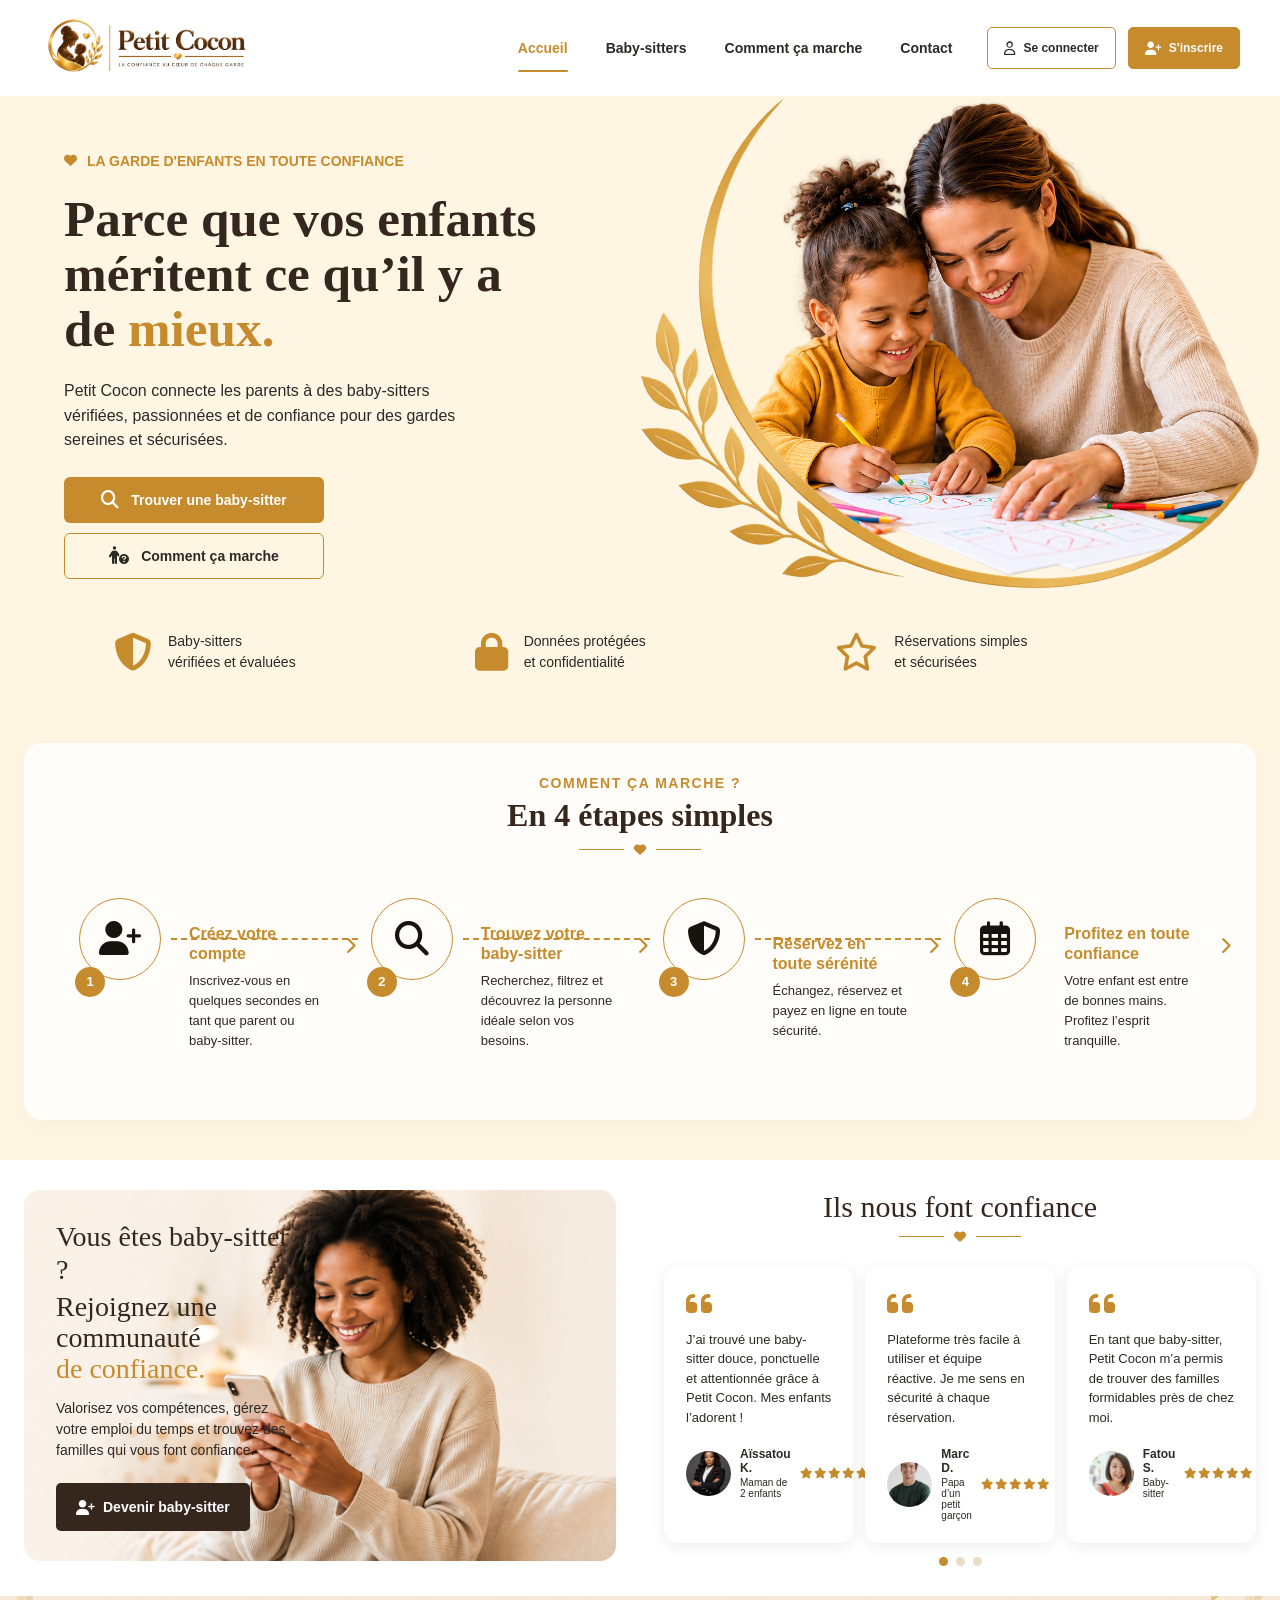
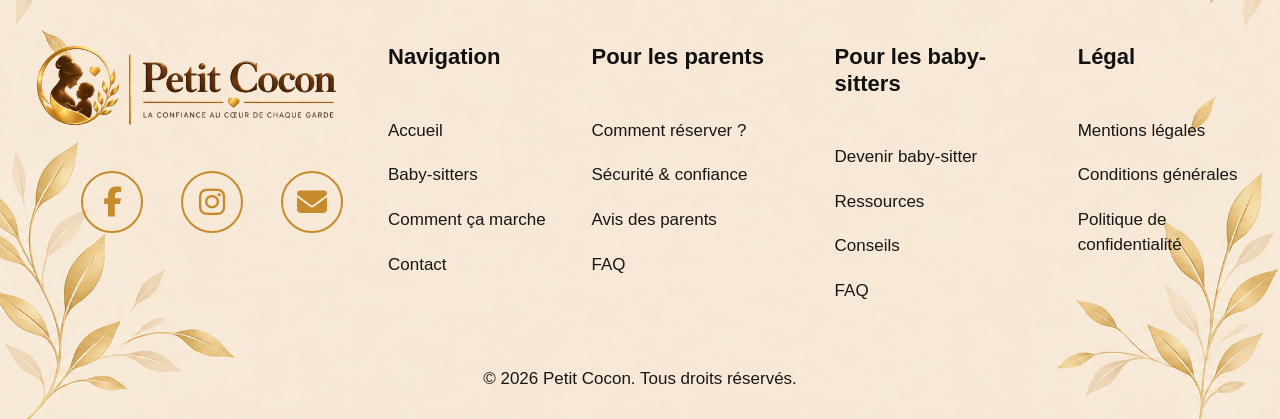
==== index.html @ bb072952 "Section babysitter fait correctement" ====
<!DOCTYPE html>
<html lang="fr">

<head>

    <!-- ==========================================
         INFORMATIONS DU DOCUMENT
    =========================================== -->

    <!-- Encodage des caractères -->
    <meta charset="UTF-8">

    <!-- Adaptation aux écrans mobiles -->
    <meta name="viewport" content="width=device-width, initial-scale=1.0">

    <!-- Titre SEO -->
    <title>Petit Cocon - La confiance au cœur de chaque garde</title>

    <!-- Description SEO -->
    <meta
        name="description"
        content="Petit Cocon met en relation les parents avec des baby-sitters vérifiées pour une garde d'enfants simple, sereine et en toute confiance."
    >

    <!-- Autorisation d'indexation -->
    <meta name="robots" content="index, follow">

    <!-- Favicon -->
    <link
        rel="icon"
        type="image/png"
        href="assets/images/favicon.png"
    >


    <!-- ==========================================
         FONT AWESOME
    =========================================== -->

    <link
        rel="stylesheet"
        href="https://cdnjs.cloudflare.com/ajax/libs/font-awesome/6.5.2/css/all.min.css"
    >


    <!-- ==========================================
         FEUILLES DE STYLE
    =========================================== -->

    <!-- Variables globales -->
    <link rel="stylesheet" href="css/variables.css">

    <!-- Styles globaux -->
    <link rel="stylesheet" href="css/global.css">

    <!-- Styles du Header -->
    <link rel="stylesheet" href="css/header.css">
    
    <!-- Styles du Hero -->
    <link rel="stylesheet" href="css/hero.css">

    <link rel="stylesheet" href="css/responsive.css">

    <link rel="stylesheet" href="css/how-it-works.css">

    <link rel="stylesheet" href="css/babysitter.css">

    <link rel="stylesheet" href="css/testimonials.css">

    <link rel="stylesheet" href="css/footer.css">

</head>


<body>

    <!-- ==========================================
         HEADER
    =========================================== -->

    <header class="site-header">

        <div class="container header-container">


            <!-- ======================================
                 LOGO
            ======================================= -->
            
            <a
                href="index.html"
                class="logo"
                aria-label="Petit Cocon - Accueil"
            >
            
                <picture>
            
                    <!-- Logo utilisé uniquement sur mobile -->
                    <source
                        media="(max-width: 800px)"
                        srcset="assets/images/logo-mobile.png"
                    >
            
                    <!-- Logo utilisé sur desktop et tablette -->
                    <img
                        src="assets/images/logo.png"
                        alt="Petit Cocon"
                    >
            
                </picture>
            
            </a>


            <!-- ======================================
                 NAVIGATION PRINCIPALE
            ======================================= -->

            <nav
                class="main-nav"
                id="main-menu"
                aria-label="Navigation principale"
            >

                <ul>

                    <li>
                        <a
                            href="index.html"
                            class="active"
                            aria-current="page"
                        >
                            Accueil
                        </a>
                    </li>

                    <li>
                        <a href="pages/baby-sitters.html">
                            Baby-sitters
                        </a>
                    </li>

                    <li>
                        <a href="pages/comment-ca-marche.html">
                            Comment ça marche
                        </a>
                    </li>

                    <li>
                        <a href="pages/contact.html">
                            Contact
                        </a>
                    </li>

                </ul>

            </nav>


            <!-- ======================================
                 ACTIONS DESKTOP
            ======================================= -->

            <div class="header-actions">

                <!-- Connexion -->
                <a
                    href="pages/connexion.html"
                    class="btn-login"
                >

                    <i
                        class="fa-regular fa-user"
                        aria-hidden="true"
                    ></i>

                    <span>Se connecter</span>

                </a>


                <!-- Inscription -->
                <a
                    href="pages/inscription.html"
                    class="btn-register"
                >

                    <i
                        class="fa-solid fa-user-plus"
                        aria-hidden="true"
                    ></i>

                    <span>S'inscrire</span>

                </a>

            </div>


            <!-- ======================================
                 BOUTON MENU MOBILE
            ======================================= -->

            <button
                type="button"
                class="menu-toggle"
                id="menu-toggle"
                aria-label="Ouvrir le menu"
                aria-controls="main-menu"
                aria-expanded="false"
            >

                <!-- Icône Font Awesome -->
                <i
                    class="fa-solid fa-bars"
                    aria-hidden="true"
                ></i>

            </button>

        </div>

    </header>

    <!-- ==========================================
         CONTENU PRINCIPAL
         Les sections seront ajoutées progressivement.
    =========================================== -->

    <main>
    
        <!-- ==========================================
             HERO
        =========================================== -->
    
        <section class="hero" aria-labelledby="hero-title">
    
            <div class="hero-container">
    
                <div class="hero-visual" aria-hidden="true">
                    <img
                        src="assets/images/hero/hero-main.png"
                        alt=""
                    >
                </div>
    
                <div class="hero-content">
    
                    <p class="hero-eyebrow">
                        <i class="fa-solid fa-heart" aria-hidden="true"></i>
                        <span>La garde d'enfants en toute confiance</span>
                    </p>
    
                    <h1 id="hero-title">
                        Parce que vos enfants
                        <br>
                        méritent ce qu’il y a
                        <br>
                        de <span>mieux.</span>
                    </h1>
    
                    <p class="hero-description">
                        Petit Cocon connecte les parents à des
                        baby-sitters vérifiées, passionnées et
                        de confiance pour des gardes sereines
                        et sécurisées.
                    </p>
    
                    <div class="hero-actions">
    
                        <a
                            href="pages/baby-sitters.html"
                            class="hero-btn hero-btn-primary"
                        >
                            <i class="fa-solid fa-magnifying-glass" aria-hidden="true"></i>
                            <span>Trouver une baby-sitter</span>
                        </a>
    
                        <a
                            href="pages/comment-ca-marche.html"
                            class="hero-btn hero-btn-secondary"
                        >
                            <i class="fa-solid fa-person-circle-question" aria-hidden="true"></i>
                            <span>Comment ça marche</span>
                        </a>
    
                    </div>
    
                </div>
    
            </div>
    
    
            <!-- ======================================
                 GARANTIES
            ======================================= -->
    
            <div class="hero-trust">
    
                <div class="hero-trust-item">
                    <i class="fa-solid fa-shield-halved" aria-hidden="true"></i>
                    <span>
                        Baby-sitters<br>
                        vérifiées et évaluées
                    </span>
                </div>
    
                <div class="hero-trust-item">
                    <i class="fa-solid fa-lock" aria-hidden="true"></i>
                    <span>
                        Données protégées<br>
                        et confidentialité
                    </span>
                </div>
    
                <div class="hero-trust-item">
                    <i class="fa-regular fa-star" aria-hidden="true"></i>
                    <span>
                        Réservations simples<br>
                        et sécurisées
                    </span>
                </div>
    
            </div>
    
    
            <!-- ==========================================
                 COMMENT ÇA MARCHE
            =========================================== -->
    
            <section
                class="how-it-works"
                aria-labelledby="how-it-works-title"
            >
    
                <div class="how-it-works-container">
    
                    <div class="section-heading">
    
                        <p class="section-eyebrow">
                            Comment ça marche ?
                        </p>
    
                        <h2 id="how-it-works-title">
                            En 4 étapes simples
                        </h2>
    
                        <div class="heading-decoration" aria-hidden="true">
                            <span></span>
                            <i class="fa-solid fa-heart"></i>
                            <span></span>
                        </div>
    
                    </div>
    
    
                    <div class="steps">
    
                        <!-- ÉTAPE 1 -->
                        <article class="step">
    
                            <div class="step-icon">
                                <i class="fa-solid fa-user-plus" aria-hidden="true"></i>
                            </div>
    
                            <div class="step-number">1</div>
    
                            <div class="step-content">
                                <h3>Créez votre compte</h3>
    
                                <p>
                                    Inscrivez-vous en quelques secondes
                                    en tant que parent ou baby-sitter.
                                </p>
                            </div>
    
                            <span class="step-arrow" aria-hidden="true">
                                <i class="fa-solid fa-chevron-right"></i>
                            </span>
    
                        </article>
    
    
                        <!-- ÉTAPE 2 -->
                        <article class="step">
    
                            <div class="step-icon">
                                <i class="fa-solid fa-magnifying-glass" aria-hidden="true"></i>
                            </div>
    
                            <div class="step-number">2</div>
    
                            <div class="step-content">
                                <h3>Trouvez votre baby-sitter</h3>
    
                                <p>
                                    Recherchez, filtrez et découvrez la
                                    personne idéale selon vos besoins.
                                </p>
                            </div>
    
                            <span class="step-arrow" aria-hidden="true">
                                <i class="fa-solid fa-chevron-right"></i>
                            </span>
    
                        </article>
    
    
                        <!-- ÉTAPE 3 -->
                        <article class="step">
    
                            <div class="step-icon">
                                <i class="fa-solid fa-shield-halved" aria-hidden="true"></i>
                            </div>
    
                            <div class="step-number">3</div>
    
                            <div class="step-content">
                                <h3>Réservez en toute sérénité</h3>
    
                                <p>
                                    Échangez, réservez et payez en ligne
                                    en toute sécurité.
                                </p>
                            </div>
    
                            <span class="step-arrow" aria-hidden="true">
                                <i class="fa-solid fa-chevron-right"></i>
                            </span>
    
                        </article>
    
    
                        <!-- ÉTAPE 4 -->
                        <article class="step">
    
                            <div class="step-icon">
                                <i class="fa-regular fa-calendar-days" aria-hidden="true"></i>
                            </div>
    
                            <div class="step-number">4</div>
    
                            <div class="step-content">
                                <h3>Profitez en toute confiance</h3>
    
                                <p>
                                    Votre enfant est entre de bonnes mains.
                                    Profitez l’esprit tranquille.
                                </p>
                            </div>
    
                            <span class="step-arrow" aria-hidden="true">
                                <i class="fa-solid fa-chevron-right"></i>
                            </span>
    
                        </article>
    
                    </div>
    
                </div>
    
            </section>
    
        </section>
       <div class="home-bottom">
        <!-- ==========================================
             ESPACE BABY-SITTER
        ========================================== -->
        
        <section
            class="babysitter-section"
            aria-labelledby="babysitter-title"
        >
        
            <div class="babysitter-container">
        
                <div class="babysitter-content">
        
                    <p class="babysitter-title">
                        Vous êtes baby-sitter ?
                    </p>
        
                    <h2 id="babysitter-title">
                        Rejoignez une communauté
                        <span>de confiance.</span>
                    </h2>
        
                    <p class="babysitter-description">
                        Valorisez vos compétences, gérez votre emploi
                        du temps et trouvez des familles qui vous
                        font confiance.
                    </p>
        
                    <a
                        href="pages/inscription.html"
                        class="babysitter-btn"
                    >
                        <i class="fa-solid fa-user-plus" aria-hidden="true"></i>
                        <span>Devenir baby-sitter</span>
                    </a>
        
                </div>
        
        
                <!-- <div class="babysitter-visual" aria-hidden="true">
        
                    <img
                        src="assets/images/baby-sitters/babysitter-home.png"
                        alt=""
                    >
        
                </div> -->
        
            </div>
        
        </section>

        <!-- ==========================================
             TÉMOIGNAGES
        ========================================== -->
        
        <section
            class="testimonials-section"
            aria-labelledby="testimonials-title"
        >
        
            <div class="testimonials-container">
        
                <div class="testimonials-heading">
        
                    <h2 id="testimonials-title">
                        Ils nous font confiance
                    </h2>
        
                    <div class="heading-decoration" aria-hidden="true">
                        <span></span>
                        <i class="fa-solid fa-heart"></i>
                        <span></span>
                    </div>
        
                </div>
        
        
                <div class="testimonials-slider">
        
                    <button
                        type="button"
                        class="testimonial-arrow testimonial-prev"
                        aria-label="Témoignage précédent"
                    >
                        <i class="fa-solid fa-chevron-left" aria-hidden="true"></i>
                    </button>
        
        
                    <div class="testimonials-track">
        
        
                        <!-- Témoignage 1 -->
                        <article class="testimonial-card">
        
                            <div class="testimonial-quote" aria-hidden="true">
                                <i class="fa-solid fa-quote-left"></i>
                            </div>
        
                            <p class="testimonial-text">
                                J’ai trouvé une baby-sitter douce,
                                ponctuelle et attentionnée grâce à
                                Petit Cocon. Mes enfants l’adorent !
                            </p>
        
                            <div class="testimonial-footer">
        
                                <img
                                    src="assets/images/testimonials/aissatou.png"
                                    alt="Photo de Aïssatou K."
                                >
        
                                <div class="testimonial-author">
                                    <strong>Aïssatou K.</strong>
                                    <span>Maman de 2 enfants</span>
                                </div>
        
                                <div class="testimonial-stars" aria-label="5 étoiles">
                                    <i class="fa-solid fa-star"></i>
                                    <i class="fa-solid fa-star"></i>
                                    <i class="fa-solid fa-star"></i>
                                    <i class="fa-solid fa-star"></i>
                                    <i class="fa-solid fa-star"></i>
                                </div>
        
                            </div>
        
                        </article>
        
        
                        <!-- Témoignage 2 -->
                        <article class="testimonial-card">
        
                            <div class="testimonial-quote" aria-hidden="true">
                                <i class="fa-solid fa-quote-left"></i>
                            </div>
        
                            <p class="testimonial-text">
                                Plateforme très facile à utiliser et
                                équipe réactive. Je me sens en sécurité
                                à chaque réservation.
                            </p>
        
                            <div class="testimonial-footer">
        
                                <img
                                    src="assets/images/testimonials/marc.png"
                                    alt="Photo de Marc D."
                                >
        
                                <div class="testimonial-author">
                                    <strong>Marc D.</strong>
                                    <span>Papa d’un petit garçon</span>
                                </div>
        
                                <div class="testimonial-stars" aria-label="5 étoiles">
                                    <i class="fa-solid fa-star"></i>
                                    <i class="fa-solid fa-star"></i>
                                    <i class="fa-solid fa-star"></i>
                                    <i class="fa-solid fa-star"></i>
                                    <i class="fa-solid fa-star"></i>
                                </div>
        
                            </div>
        
                        </article>
        
        
                        <!-- Témoignage 3 -->
                        <article class="testimonial-card">
        
                            <div class="testimonial-quote" aria-hidden="true">
                                <i class="fa-solid fa-quote-left"></i>
                            </div>
        
                            <p class="testimonial-text">
                                En tant que baby-sitter, Petit Cocon
                                m’a permis de trouver des familles
                                formidables près de chez moi.
                            </p>
        
                            <div class="testimonial-footer">
        
                                <img
                                    src="assets/images/testimonials/fatou.png"
                                    alt="Photo de Fatou S."
                                >
        
                                <div class="testimonial-author">
                                    <strong>Fatou S.</strong>
                                    <span>Baby-sitter</span>
                                </div>
        
                                <div class="testimonial-stars" aria-label="5 étoiles">
                                    <i class="fa-solid fa-star"></i>
                                    <i class="fa-solid fa-star"></i>
                                    <i class="fa-solid fa-star"></i>
                                    <i class="fa-solid fa-star"></i>
                                    <i class="fa-solid fa-star"></i>
                                </div>
        
                            </div>
        
                        </article>
        
                    </div>
        
        
                    <button
                        type="button"
                        class="testimonial-arrow testimonial-next"
                        aria-label="Témoignage suivant"
                    >
                        <i class="fa-solid fa-chevron-right" aria-hidden="true"></i>
                    </button>
        
                </div>
        
        
                <div class="testimonial-dots" aria-hidden="true">
                    <button class="active"></button>
                    <button></button>
                    <button></button>
                </div>
        
            </div>
        
        </section>
    </div>
    </main>


    <!-- ==========================================
         FOOTER
         Sera réalisé plus tard.
    =========================================== -->

    <footer class="site-footer">
    <div class="footer-container">

        <!-- Logo complet -->
        <div class="footer-brand">
            <img
                src="assets/images/logo.png"
                alt="Petit Cocon"
                class="footer-logo"
            >

            <div class="footer-socials">
                <a href="#" aria-label="Facebook">
                    <i class="fa-brands fa-facebook-f"></i>
                </a>

                <a href="#" aria-label="Instagram">
                    <i class="fa-brands fa-instagram"></i>
                </a>

                <a href="mailto:contact@petitcocon.fr" aria-label="Nous contacter par email">
                    <i class="fa-solid fa-envelope"></i>
                </a>
            </div>
        </div>

        <!-- Navigation -->
        <div class="footer-column">
            <h2>Navigation</h2>

            <ul>
                <li><a href="index.html">Accueil</a></li>
                <li><a href="pages/baby-sitters.html">Baby-sitters</a></li>
                <li><a href="#how-it-works">Comment ça marche</a></li>
                <li><a href="pages/contact.html">Contact</a></li>
            </ul>
        </div>

        <!-- Parents -->
        <div class="footer-column">
            <h2>Pour les parents</h2>

            <ul>
                <li><a href="#">Comment réserver ?</a></li>
                <li><a href="#">Sécurité & confiance</a></li>
                <li><a href="#">Avis des parents</a></li>
                <li><a href="#">FAQ</a></li>
            </ul>
        </div>

        <!-- Baby-sitters -->
        <div class="footer-column">
            <h2>Pour les baby-sitters</h2>

            <ul>
                <li><a href="pages/inscription.html">Devenir baby-sitter</a></li>
                <li><a href="#">Ressources</a></li>
                <li><a href="#">Conseils</a></li>
                <li><a href="#">FAQ</a></li>
            </ul>
        </div>

        <!-- Légal -->
        <div class="footer-column">
            <h2>Légal</h2>

            <ul>
                <li><a href="#">Mentions légales</a></li>
                <li><a href="#">Conditions générales</a></li>
                <li><a href="#">Politique de confidentialité</a></li>
            </ul>
        </div>

    </div>

    <div class="footer-bottom">
        <p>© 2026 Petit Cocon. Tous droits réservés.</p>
    </div>
</footer>


    <!-- ==========================================
         JAVASCRIPT
    =========================================== -->

    <!-- JS global -->
    <script src="js/main.js" defer></script>

    <!-- JS spécifique au Header -->
    <script src="js/header.js" defer></script>

    <script src="js/testimonials.js" defer></script>

</body>

</html>
---- css/variables.css ----
/* ==========================================
   VARIABLES GLOBALES
========================================== */

:root {

    /* ------------------------------------------
       Couleurs
    ------------------------------------------ */

    --primary: #c68b2c;
    --primary-dark: #a9701b;

    --text: #2c2926;
    --text-light: #6f6962;

    --white: #ffffff;


    /* ------------------------------------------
       Conteneur
    ------------------------------------------ */

    --container-width: 1240px;

    --container-padding: 24px;


    /* ------------------------------------------
       Transitions
    ------------------------------------------ */

    --transition: 0.25s ease;

}
---- css/global.css ----
/* ==========================================
   RESET
========================================== */

*,
*::before,
*::after {
    box-sizing: border-box;
}


/* ==========================================
   DOCUMENT
========================================== */

html {
    scroll-behavior: smooth;
}

body {
    margin: 0;

    background-color: var(--white);

    color: var(--text);

    /*
     * Police de base.
     * Nous pourrons remplacer cette valeur par
     * la police exacte de tes assets si elle existe.
     */
    font-family: Arial, Helvetica, sans-serif;

    -webkit-font-smoothing: antialiased;
    text-rendering: optimizeLegibility;
}


/* ==========================================
   IMAGES
========================================== */

img {
    display: block;
    max-width: 100%;
}


/* ==========================================
   LIENS
========================================== */

a {
    color: inherit;
}


/* ==========================================
   BOUTONS / FORMULAIRES
========================================== */

button,
input,
textarea,
select {
    font: inherit;
}


/* ==========================================
   CONTENEUR
========================================== */

.container {
    width: min(
        calc(100% - (var(--container-padding) * 2)),
        var(--container-width)
    );

    margin-inline: auto;
}
---- css/header.css ----
/* ==========================================
   HEADER — STRUCTURE DESKTOP
========================================== */

.site-header {
    position: relative;

    width: 100%;

    background-color: var(--white);
    /* background-color: #FEF6E3; */ /* : couleur crème à garder et utiliser*/ 
    position: sticky;
    top: 0;
    z-index: 1000; 
}


/* ==========================================
   CONTENEUR DU HEADER
========================================== */

.header-container {
    min-height: 96px;

    display: flex;
    align-items: center;

    gap: 35px;
}


/* ==========================================
   LOGO
========================================== */

/*
 * Le logo est une image complète.
 *
 * Pour modifier facilement sa taille :
 *
 * width: 155px;
 *
 * Tu peux tester :
 * 145px
 * 150px
 * 155px
 * 160px
 * etc.
 */

.logo {
    display: block;

    flex-shrink: 0;

    text-decoration: none;
}

/* ==========================================
   LOGO — DESKTOP / TABLETTE
========================================== */

.logo img {
    width: 210px;
    height: auto;
}

/* ==========================================
   LOGO — MOBILE
========================================== */

@media (max-width: 800px) {

    .logo img {
        width: 260px !important;
        height: auto;
    }

}

/* ==========================================
   NAVIGATION
========================================== */

.main-nav {
    margin-left: auto;
}

.main-nav ul {
    display: flex;
    align-items: center;

    gap: 38px;

    margin: 0;
    padding: 0;

    list-style: none;
}


/* Liens de navigation */

.main-nav a {
    position: relative;

    display: inline-flex;
    align-items: center;

    min-height: 96px;

    color: var(--text);

    /*
     * Épaisseur légèrement renforcée pour
     * mieux correspondre à la maquette.
     */
    font-size: 14px;
    font-weight: 600;

    text-decoration: none;

    transition: color var(--transition);
}


/* Survol */

.main-nav a:hover {
    color: var(--primary);
}


/* Page active */

.main-nav a.active {
    color: var(--primary);
}


/* Soulignement de la page active */

.main-nav a.active::after {
    content: "";

    position: absolute;

    left: 0;
    right: 0;

    bottom: 24px;

    height: 2px;

    border-radius: 999px;

    background-color: var(--primary);
}


/* ==========================================
   BOUTONS HEADER
========================================== */

.header-actions {
    display: flex;
    align-items: center;

    gap: 12px;

    flex-shrink: 0;
}


/* Style commun */

.btn-login,
.btn-register {
    min-height: 42px;

    display: inline-flex;
    align-items: center;
    justify-content: center;

    gap: 8px;

    padding: 0 16px;

    border-radius: 5px;

    font-size: 12px;
    font-weight: 600;

    text-decoration: none;

    white-space: nowrap;

    transition:
        background-color var(--transition),
        color var(--transition),
        border-color var(--transition);
}


/* ------------------------------------------
   Bouton connexion
------------------------------------------ */

.btn-login {
    border: 1px solid var(--primary);

    background-color: var(--white);

    color: var(--text);
}

.btn-login:hover {
    background-color: #faf6ef;
}


/* ------------------------------------------
   Bouton inscription
------------------------------------------ */

.btn-register {
    border: 1px solid var(--primary);

    background-color: var(--primary);

    color: var(--white);
}

.btn-register:hover {
    background-color: var(--primary-dark);

    border-color: var(--primary-dark);
}


/* ------------------------------------------
   Icônes Font Awesome
------------------------------------------ */

.btn-login i,
.btn-register i {
    font-size: 13px;
}


/* ==========================================
   BOUTON HAMBURGER
========================================== */

/*
 * Caché sur desktop et tablette.
 * Visible uniquement sur mobile.
 */

.menu-toggle {
    display: none;

    width: 42px;
    height: 42px;

    align-items: center;
    justify-content: center;

    margin-left: auto;

    padding: 0;

    border: 0;

    background: transparent;

    color: var(--text);

    cursor: pointer;
}


/* Icône Font Awesome */

.menu-toggle i {
    font-size: 22px;
}

/* ==========================================
   DESKTOP
========================================== */
@media (min-width: 1024px) {
    .header-container {
        width: calc(100% - 80px);
    }
}

/* ==========================================
   TABLETTE
========================================== */

/*
 * On conserve ici le comportement desktop :
 * la navigation reste visible.
 *
 * Cela correspond au rendu tablette que tu
 * m'as indiqué comme étant satisfaisant.
 */

@media (max-width: 1050px) {

    .header-container {
        gap: 15px;
    }

    .main-nav ul {
        gap: 22px;
    }

    .main-nav a {
        font-size: 13px;
    }

    .btn-login,
    .btn-register {
        padding-inline: 12px;
    }

}


/* ==========================================
   MOBILE
========================================== */

@media (max-width: 800px) {

    /* ------------------------------------------
       Header mobile
    ------------------------------------------ */

    .header-container {
        min-height: 76px;
    }


    /* ------------------------------------------
       Logo mobile
    ------------------------------------------ */

    .logo img {
        width: 125px;
    }


    /* ------------------------------------------
       Actions desktop masquées
    ------------------------------------------ */

    .header-actions {
        display: none;
    }


    /* ------------------------------------------
       Navigation fermée
    ------------------------------------------ */

    .main-nav {
        display: none;
    }


    /* ------------------------------------------
       Navigation ouverte
    ------------------------------------------ */

    .main-nav.is-open {
        position: absolute;

        top: 100%;
        left: 0;
        right: 0;

        display: block;

        padding: 18px var(--container-padding) 22px;

        background-color: var(--white);

        border-top: 1px solid rgba(0, 0, 0, 0.05);

        box-shadow: 0 10px 25px rgba(0, 0, 0, 0.07);

        z-index: 1000;
    }


    /* Liste mobile */

    .main-nav.is-open ul {
        flex-direction: column;
        align-items: stretch;

        gap: 0;
    }


    /* Liens mobiles */

    .main-nav.is-open a {
        min-height: 50px;

        justify-content: flex-start;

        font-size: 14px;
    }


    /* Suppression du soulignement desktop */

    .main-nav.is-open a.active::after {
        display: none;
    }


    /* ------------------------------------------
       Hamburger
    ------------------------------------------ */

    .menu-toggle {
        display: flex;
    }

}


/* ==========================================
   PETITS ÉCRANS
========================================== */

@media (max-width: 480px) {

    :root {
        --container-padding: 18px;
    }


    /* Logo légèrement réduit */

    .logo img {
        width: 115px;
    }

}
---- css/hero.css ----
/* =========================================================
   HERO — Background uniquement
   ========================================================= */

/* .hero {
    width: 100%;
    height: 980px; */

    /*
     * L'image contient déjà toute la composition du Hero.
     * On conserve donc ses proportions.
     */
    /* aspect-ratio: 1678 / 937;

    background-image: url("../assets/images/hero/hero-main.png");
    background-repeat: no-repeat;
    background-position: center top;
    background-size: 100% auto;
} */


/* =========================================================
   TABLETTE
   ========================================================= */

/* @media (max-width: 1050px) {

    .hero {
        background-size: 100% auto;
    }
} */


/* =========================================================
   MOBILE
   ========================================================= */

/* @media (max-width: 800px) {

    .hero { */
        /*
         * Pour le moment, on conserve toute l'image
         * afin d'observer son comportement réel.
         */
        /* background-size: auto 100%;
        background-position: right top;
        height: 270px;
    }
} */

/* =========================================================
   HERO — Background uniquement qui est bon en haut
   ========================================================= */


/* ==========================================
   HERO
========================================== */

/* .hero {
    width: 100%;

    aspect-ratio: 1678 / 937;

    background-image: url("../assets/images/hero/hero-main.png");
    background-repeat: no-repeat;
    background-position: center top;
    background-size: 100% auto;
} */


/* ==========================================
   TABLETTE
========================================== */

/* @media (max-width: 1050px) {

    .hero {
        background-size: 100% auto;
        background-position: center top;
    }
} */


/* ==========================================
   MOBILE
========================================== */

/* @media (max-width: 800px) {

    .hero { */
        /*
         * La maquette mobile montre une composition
         * plus verticale et légèrement recadrée.
         */
        /* aspect-ratio: 836 / 520;

        background-size: auto 100%;
        background-position: right top;
    }
} */


/* ==========================================
   PETITS MOBILES
========================================== */

/* @media (max-width: 480px) {

    .hero {
        aspect-ratio: 836 / 520;

        background-size: auto 100%;
        background-position: right top;
    }
} */


/* ==========================================
   HERO
========================================== */

.hero {
    position: relative;

    width: 100%;

    background-color: #FEF6E3;
}


/* ==========================================
   CONTENEUR PRINCIPAL
========================================== */

.hero-container {
    position: relative;

    min-height: 520px;

    display: flex;
    align-items: center;

    overflow: hidden;
}


/* ==========================================
   CONTENU
========================================== */

.hero-content {
    position: relative;
    z-index: 2;

    width: 48%;

    padding: 55px 0 35px 5%;
}


/* ==========================================
   PETIT TITRE
========================================== */

.hero-eyebrow {
    display: flex;
    align-items: center;

    gap: 10px;

    margin: 0 0 22px;

    color: var(--primary);

    font-size: 14px;
    font-weight: 600;

    text-transform: uppercase;
}

.hero-eyebrow i {
    font-size: 13px;
}


/* ==========================================
   TITRE PRINCIPAL
========================================== */

.hero h1 {
    margin: 0 0 22px;

    color: #35271d;

    font-family: Georgia, "Times New Roman", serif;

    font-size: clamp(34px, 4vw, 52px);
    line-height: 1.08;
    font-weight: 700;
}

.hero h1 span {
    color: var(--primary);
}


/* ==========================================
   DESCRIPTION
========================================== */

.hero-description {
    max-width: 430px;

    margin: 0 0 24px;

    color: var(--text);

    font-size: 16px;
    line-height: 1.55;
}


/* ==========================================
   BOUTONS
========================================== */

.hero-actions {
    display: flex;
    flex-direction: column;

    gap: 10px;

    max-width: 260px;
}

.hero-btn {
    min-height: 46px;

    display: flex;
    align-items: center;
    justify-content: center;

    gap: 12px;

    padding: 0 18px;

    border-radius: 6px;

    font-size: 14px;
    font-weight: 600;

    text-decoration: none;
}

.hero-btn i {
    font-size: 18px;
}

.hero-btn-primary {
    background-color: var(--primary);
    color: var(--white);
}

.hero-btn-secondary {
    border: 1px solid var(--primary);

    background-color: transparent;
    color: var(--text);
}


/* ==========================================
   VISUEL
========================================== */

.hero-visual {
    position: absolute;

    top: 0;
    right: 0;

    width: 55%;
    height: 100%;

    z-index: 1;
}

.hero-visual img {
    width: 100%;
    height: 100%;

    object-fit: cover;
    object-position: center;
}


/* ==========================================
   GARANTIES
========================================== */

.hero-trust {
    position: relative;
    z-index: 3;

    max-width: 1100px;

    margin: -5px auto 0;

    padding: 20px 24px 30px;

    display: grid;
    grid-template-columns: repeat(3, 1fr);

    gap: 30px;
}

.hero-trust-item {
    display: flex;
    align-items: center;

    gap: 16px;
}

.hero-trust-item i {
    flex-shrink: 0;

    color: var(--primary);

    font-size: 38px;
}

.hero-trust-item span {
    color: var(--text);

    font-size: 14px;
    line-height: 1.5;
}


/* ==========================================
   MOBILE
========================================== */

@media (max-width: 800px) {

    .hero-container {
        min-height: auto;

        display: block;
    }

    .hero-content {
        width: 58%;

        padding: 32px 0 25px 18px;
    }

    .hero-eyebrow {
        gap: 7px;

        margin-bottom: 14px;

        font-size: 9px;
    }

    .hero-eyebrow i {
        font-size: 10px;
    }

    .hero h1 {
        margin-bottom: 16px;

        font-size: 30px;
        line-height: 1.08;
    }

    .hero-description {
        max-width: 245px;

        margin-bottom: 18px;

        font-size: 12px;
        line-height: 1.5;
    }

    .hero-actions {
        max-width: 258px;

        gap: 8px;
    }

    .hero-btn {
        min-height: 44px;

        padding: 0 12px;

        font-size: 12px;
    }

    .hero-btn i {
        font-size: 16px;
    }

    .hero-visual {
        width: 55%;
        height: 100%;

        right: -2%;
    }

    .hero-visual img {
        object-fit: cover;
    }

    .hero-trust {
        margin: 0;

        padding: 18px 18px 28px;

        grid-template-columns: repeat(3, 1fr);

        gap: 10px;
    }

    .hero-trust-item {
        flex-direction: column;

        justify-content: flex-start;

        gap: 7px;

        text-align: center;
    }

    .hero-trust-item i {
        font-size: 30px;
    }

    .hero-trust-item span {
        font-size: 9px;
        line-height: 1.35;
    }
}
---- css/responsive.css ----
/* ==========================================
   RESPONSIVE — MOBILE
========================================== */

/*
 * Les adaptations générales mobile seront
 * ajoutées progressivement section par section.
 *
 * Pour le moment :
 * Header uniquement.
 */

 @media (min-width: 1051px) {
    .home-bottom {
        display: grid;
        grid-template-columns: 1fr 1fr;
        align-items: stretch;
        width: 100%;
    }

    .home-bottom .babysitter-section,
    .home-bottom .testimonials-section {
        width: 100%;
        margin: 0;
    }
}
---- css/how-it-works.css ----
/* ==========================================
   COMMENT ÇA MARCHE
========================================== */

.how-it-works {
    width: 100%;

    padding: 30px 18px;
}

.how-it-works-container {
    max-width: 760px;

    margin: 0 auto;

    padding: 28px 22px 30px;

    background-color: #fffdf9;

    border-radius: 20px;

    box-shadow: 0 4px 20px rgba(0, 0, 0, 0.03);
}


/* ==========================================
   TITRE
========================================== */

.section-heading {
    text-align: center;

    margin-bottom: 28px;
}

.section-eyebrow {
    margin: 0 0 6px;

    color: var(--primary);

    font-size: 12px;
    font-weight: 600;

    letter-spacing: 1.5px;
    text-transform: uppercase;
}

.section-heading h2 {
    margin: 0;

    color: #35271d;

    font-family: Georgia, "Times New Roman", serif;

    font-size: 29px;
    line-height: 1.15;
}


/* ==========================================
   DÉCORATION
========================================== */

.heading-decoration {
    display: flex;
    align-items: center;
    justify-content: center;

    gap: 10px;

    margin-top: 10px;
}

.heading-decoration span {
    width: 45px;
    height: 1px;

    background-color: var(--primary);
}

.heading-decoration i {
    color: var(--primary);

    font-size: 12px;
}


/* ==========================================
   ÉTAPES
========================================== */

.steps {
    position: relative;

    display: flex;
    flex-direction: column;

    gap: 12px;
}


/* Ligne verticale */

.steps::before {
    content: "";

    position: absolute;

    top: 42px;
    bottom: 42px;

    left: 35px;

    width: 1px;

    border-left: 2px dashed var(--primary);

    opacity: 0.7;
}


/* ==========================================
   ÉTAPE
========================================== */

.step {
    position: relative;
    z-index: 1;

    display: grid;

    grid-template-columns: 70px 38px 1fr 20px;

    align-items: center;

    gap: 10px;

    min-height: 82px;
}


/* ==========================================
   ICÔNE
========================================== */

.step-icon {
    width: 70px;
    height: 70px;

    display: flex;
    align-items: center;
    justify-content: center;

    border: 1px solid var(--primary);

    border-radius: 50%;

    background-color: #fffdf9;
}

.step-icon i {
    color: #17130f;

    font-size: 30px;
}


/* ==========================================
   NUMÉRO
========================================== */

.step-number {
    width: 28px;
    height: 28px;

    display: flex;
    align-items: center;
    justify-content: center;

    border-radius: 50%;

    background-color: var(--primary);

    color: var(--white);

    font-size: 13px;
    font-weight: 700;
}


/* ==========================================
   TEXTE
========================================== */

.step-content h3 {
    margin: 0 0 3px;

    color: var(--primary);

    font-size: 16px;
    line-height: 1.25;
}

.step-content p {
    max-width: 390px;

    margin: 0;

    color: var(--text);

    font-size: 12px;
    line-height: 1.45;
}


/* ==========================================
   FLÈCHE
========================================== */

.step-arrow {
    color: var(--primary);

    font-size: 18px;
}


/* ==========================================
   MOBILE
========================================== */

@media (max-width: 480px) {

    .how-it-works {
        padding: 22px 18px;
    }

    .how-it-works-container {
        padding: 25px 14px 28px;

        border-radius: 18px;
    }

    .section-heading {
        margin-bottom: 24px;
    }

    .section-eyebrow {
        font-size: 10px;
    }

    .section-heading h2 {
        font-size: 27px;
    }

    .heading-decoration {
        margin-top: 8px;
    }

    .heading-decoration span {
        width: 38px;
    }

    .steps {
        gap: 8px;
    }

    .steps::before {
        left: 30px;

        top: 38px;
        bottom: 38px;
    }

    .step {
        grid-template-columns: 60px 30px 1fr 14px;

        gap: 7px;

        min-height: 78px;
    }

    .step-icon {
        width: 60px;
        height: 60px;
    }

    .step-icon i {
        font-size: 26px;
    }

    .step-number {
        width: 26px;
        height: 26px;

        font-size: 12px;
    }

    .step-content h3 {
        font-size: 14px;
    }

    .step-content p {
        font-size: 10px;
        line-height: 1.4;
    }

    .step-arrow {
        font-size: 15px;
    }
}


/* ==========================================
   DESKTOP — 4 ÉTAPES HORIZONTALES
========================================== */

@media (min-width: 801px) {

    .how-it-works {
        padding: 40px 24px;
    }

    .how-it-works-container {
        max-width: 1240px;

        padding: 32px 55px 42px;

        border-radius: 18px;
    }

    .section-heading {
        margin-bottom: 42px;
    }

    .section-eyebrow {
        font-size: 14px;
    }

    .section-heading h2 {
        font-size: 32px;
    }

    /* ------------------------------------------
       Grille horizontale
    ------------------------------------------ */

    .steps {
        display: grid;

        grid-template-columns: repeat(4, 1fr);

        gap: 45px;
    }

    /* Suppression de la ligne verticale mobile */
    .steps::before {
        display: none;
    }

    /* ------------------------------------------
       Chaque étape
    ------------------------------------------ */

    .step {
        position: relative;

        display: grid;

        grid-template-columns: 95px 1fr;

        grid-template-rows: 82px auto;

        column-gap: 15px;

        min-height: 180px;
    }

    /* ------------------------------------------
       Icône
    ------------------------------------------ */

    .step-icon {
        grid-column: 1;
        grid-row: 1;

        width: 82px;
        height: 82px;
    }

    .step-icon i {
        font-size: 34px;
    }

    /* ------------------------------------------
       Numéro
    ------------------------------------------ */

    .step-number {
        position: absolute;

        top: 69px;
        left: -4px;

        width: 30px;
        height: 30px;

        z-index: 3;
    }

    /* ------------------------------------------
       Texte
    ------------------------------------------ */

    .step-content {
        grid-column: 2;
        grid-row: 1 / 3;

        align-self: center;
    }

    .step-content h3 {
        margin-bottom: 7px;

        font-size: 16px;
    }

    .step-content p {
        font-size: 13px;
        line-height: 1.55;
    }

    /* ------------------------------------------
       Flèche entre les étapes
    ------------------------------------------ */

    .step-arrow {
        position: absolute;

        top: 39px;
        right: -30px;

        color: var(--primary);

        font-size: 17px;
    }

    /* Ligne pointillée vers l'étape suivante */
    .step:not(:last-child)::after {
        content: "";

        position: absolute;

        top: 40px;
        left: 92px;
        right: -32px;

        border-top: 2px dashed var(--primary);

        z-index: 0;
    }

    .step-arrow {
        z-index: 2;
    }
}


/* ==========================================
   TABLETTE
========================================== */

/* @media (min-width: 801px) and (max-width: 1050px) {

    .how-it-works-container {
        padding-inline: 28px;
    }

    .steps {
        gap: 22px;
    }

    .step {
        grid-template-columns: 65px 1fr;

        column-gap: 10px;
    }

    .step-icon {
        width: 65px;
        height: 65px;
    }

    .step-icon i {
        font-size: 28px;
    }

    .step-number {
        top: 53px;
        left: -4px;

        width: 27px;
        height: 27px;
    }

    .step-content h3 {
        font-size: 14px;
    }

    .step-content p {
        font-size: 11px;
    }

    .step-arrow {
        right: -18px;
    }

    .step:not(:last-child)::after {
        left: 72px;
        right: -20px;
    }
} */

/* ==========================================
   TABLETTE — 801px à 1050px
========================================== */

@media (min-width: 801px) and (max-width: 1050px) {

    .how-it-works {
        padding: 30px 18px;
    }

    .how-it-works-container {
        width: 100%;
        max-width: none;

        padding: 28px 35px 32px;

        border-radius: 18px;
    }

    /* ------------------------------------------
       TITRE
    ------------------------------------------ */

    .section-heading {
        margin-bottom: 34px;
    }

    .section-eyebrow {
        font-size: 11px;
    }

    .section-heading h2 {
        font-size: 27px;
    }

    .heading-decoration {
        margin-top: 8px;
    }

    .heading-decoration span {
        width: 42px;
    }


    /* ------------------------------------------
       LES 4 ÉTAPES
    ------------------------------------------ */

    .steps {
        display: grid;

        grid-template-columns: repeat(4, 1fr);

        gap: 22px;
    }

    .steps::before {
        display: none;
    }


    /* ------------------------------------------
       ÉTAPE
    ------------------------------------------ */

    .step {
        display: flex;
        flex-direction: column;
        align-items: center;

        min-height: 0;

        gap: 0;

        text-align: center;
    }


    /* ------------------------------------------
       ICÔNE
    ------------------------------------------ */

    .step-icon {
        width: 70px;
        height: 70px;

        margin-bottom: 38px;
    }

    .step-icon i {
        font-size: 30px;
    }


    /* ------------------------------------------
       NUMÉRO
    ------------------------------------------ */

    .step-number {
        position: absolute;

        top: 51px;
        left: calc(50% - 40px);

        width: 28px;
        height: 28px;

        z-index: 3;
    }


    /* ------------------------------------------
       TEXTE
    ------------------------------------------ */

    .step-content {
        width: 100%;
    }

    .step-content h3 {
        margin-bottom: 7px;

        font-size: 14px;
        line-height: 1.25;
    }

    .step-content p {
        max-width: 190px;

        margin-inline: auto;

        font-size: 11px;
        line-height: 1.55;
    }


    /* ------------------------------------------
       FLÈCHES / LIGNES
    ------------------------------------------ */

    .step-arrow {
        display: none;
    }

    .step:not(:last-child)::after {
        content: "";

        position: absolute;

        top: 34px;
        left: calc(50% + 38px);
        right: -25px;

        border-top: 2px dashed var(--primary);

        z-index: 0;
    }
}
---- css/babysitter.css ----
/* ==========================================
   ESPACE BABY-SITTER
========================================== */

.babysitter-section {
    width: 100%;

    padding: 20px 18px;

}

/* .babysitter-container {
    position: relative;

    width: 100%;

    max-width: 760px;

    min-height: 230px;

    margin: 0 auto;

    overflow: hidden;   

    border-radius: 16px;

    background-color: #f8eee1;

    background-image: url("../assets/images/decorations/footer-bg.png");
} */

.babysitter-container {
    position: relative;
    width: 100%;
    max-width: 760px;
    min-height: 230px;
    margin: 0 auto;
    overflow: hidden;
    border-radius: 16px;

    background-image: url("../assets/images/baby-sitters/babysitter-home.png");
    background-repeat: no-repeat;
    background-size: cover;
    background-position: right center;
}

/* ==========================================
   CONTENU
========================================== */

.babysitter-content {
    position: relative;

    z-index: 2;

    width: 58%;

    padding: 24px 0 24px 28px;
}

.babysitter-title {
    margin: 0 0 4px;

    color: #35271d;

    font-family: Georgia, "Times New Roman", serif;

    font-size: 20px;
    line-height: 1.2;
}

.babysitter-content h2 {
    margin: 0 0 10px;

    color: #35271d;

    font-family: Georgia, "Times New Roman", serif;

    font-size: 22px;

    line-height: 1.15;

    font-weight: 400;
}

.babysitter-content h2 span {
    display: block;

    color: var(--primary);
}

.babysitter-description {
    max-width: 280px;

    margin: 0 0 16px;

    color: var(--text);

    font-size: 10px;

    line-height: 1.5;
}


/* ==========================================
   BOUTON
========================================== */

.babysitter-btn {
    min-height: 38px;

    display: inline-flex;
    align-items: center;
    justify-content: center;

    gap: 8px;

    padding: 0 15px;

    border-radius: 5px;

    background-color: #35271d;
    color: var(--white);

    font-size: 10px;
    font-weight: 600;

    text-decoration: none;
}

.babysitter-btn i {
    font-size: 12px;
}


/* ==========================================
   VISUEL
========================================== */

.babysitter-visual {
    position: absolute;

    top: 0;

    right: 0;

    width: 55%;

    height: 100%;
}

.babysitter-visual img {
    width: 100%;
    height: 100%;

    object-fit: cover; 
    object-position: 100% center;
    /* background-size: cover;
    background-position:  center; */
}


/* ==========================================
   MOBILE
========================================== */

@media (max-width: 480px) {

    .babysitter-section {
        padding: 18px;
    }

    .babysitter-container {
        min-height: 220px;

        border-radius: 15px;

        background-size: cover;

        background-position: 55% center; /* background-position: 1% center; :Cela permet de choisir quelle partie de l'image reste visible sans jamais la déformer.*/
        
        background-repeat: no-repeat;
    }

    .babysitter-content {
        width: 59%;

        padding: 22px 0 20px 20px;
    }

    .babysitter-title {
        font-size: 18px;
    }

    .babysitter-content h2 {
        font-size: 19px;
    }

    .babysitter-description {
        max-width: 205px;

        font-size: 9px;
    }

    .babysitter-btn {
        min-height: 35px;

        padding-inline: 12px;

        font-size: 9px;
    }

    .babysitter-visual {
        width: 52%;
    }

    /* .babysitter-visual img {
         object-fit: cover; 
         object-position: 80% center;
    } */
}


/* ==========================================
   DESKTOP — BABY-SITTER + TÉMOIGNAGES
========================================== */

@media (min-width: 1051px) {

    .babysitter-section {
        padding: 30px 24px;
    }

    .babysitter-container {
        max-width: 1240px;
        min-height: 310px;

        display: grid;
        grid-template-columns: 47% 53%;

        margin: 0 auto;

        background-color: #f8eee1;
        border-radius: 16px;
    }


    /* ------------------------------------------
       BLOC BABY-SITTER
    ------------------------------------------ */

    .babysitter-content {
        width: 100%;

        padding: 30px 0 30px 32px;

        align-self: center;
    }

    .babysitter-title {
        margin-bottom: 5px;

        font-size: 28px;
    }

    .babysitter-content h2 {
        margin-bottom: 14px;

        font-size: 28px;
        line-height: 1.1;
    }

    .babysitter-description {
        max-width: 400px;

        margin-bottom: 22px;

        font-size: 14px;
        line-height: 1.5;
    }

    .babysitter-btn {
        min-height: 48px;

        padding-inline: 20px;

        font-size: 14px;
    }

    .babysitter-btn i {
        font-size: 15px;
    }


    /* ------------------------------------------
       VISUEL
    ------------------------------------------ */

    .babysitter-visual {
        position: relative;

        width: 100%;
        height: 100%;
    }

    .babysitter-visual img {
        width: 100%;
        height: 100%;

        object-fit: cover;
        object-position: center;
    }
}
---- css/testimonials.css ----
/* ==========================================
   TÉMOIGNAGES
========================================== */

.testimonials-section {
    width: 100%;

    padding: 20px 18px;
}

.testimonials-container {
    max-width: 760px;

    margin: 0 auto;
}


/* ==========================================
   TITRE
========================================== */

.testimonials-heading {
    text-align: center;

    margin-bottom: 20px;
}

.testimonials-heading h2 {
    margin: 0;

    color: #35271d;

    font-family: Georgia, "Times New Roman", serif;

    font-size: 27px;
    font-weight: 400;
}

.testimonials-heading .heading-decoration {
    margin-top: 7px;
}


/* ==========================================
   SLIDER
========================================== */

.testimonials-slider {
    position: relative;

    display: flex;
    align-items: center;

    gap: 12px;
}

.testimonials-track {
    width: 100%;

    overflow: hidden;
}

.testimonial-card {
    display: none;

    padding: 20px;

    background-color: var(--white);

    border-radius: 14px;

    box-shadow: 0 3px 15px rgba(0, 0, 0, 0.08);
}

.testimonial-card:first-child {
    display: block;
}


/* ==========================================
   CITATION
========================================== */

.testimonial-quote {
    color: var(--primary);

    font-size: 28px;

    line-height: 1;
}

.testimonial-text {
    margin: 8px 0 18px;

    color: var(--text);

    font-size: 12px;
    line-height: 1.55;
}


/* ==========================================
   AUTEUR
========================================== */

.testimonial-footer {
    display: flex;
    align-items: center;

    gap: 9px;
}

.testimonial-footer img {
    width: 42px;
    height: 42px;

    flex-shrink: 0;

    object-fit: cover;

    border-radius: 50%;
}

.testimonial-author {
    display: flex;
    flex-direction: column;

    gap: 2px;
}

.testimonial-author strong {
    font-size: 11px;
}

.testimonial-author span {
    font-size: 9px;
}

.testimonial-stars {
    margin-left: auto;

    display: flex;
    gap: 2px;

    color: var(--primary);

    font-size: 11px;
}


/* ==========================================
   FLÈCHES
========================================== */

.testimonial-arrow {
    width: 36px;
    height: 36px;

    flex-shrink: 0;

    display: flex;
    align-items: center;
    justify-content: center;

    padding: 0;

    border: 0;
    border-radius: 50%;

    background-color: var(--primary);
    color: var(--white);

    cursor: pointer;
}

.testimonial-arrow i {
    font-size: 14px;
}


/* ==========================================
   POINTS
========================================== */

.testimonial-dots {
    display: flex;
    justify-content: center;

    gap: 8px;

    margin-top: 14px;
}

.testimonial-dots button {
    width: 9px;
    height: 9px;

    padding: 0;

    border: 0;
    border-radius: 50%;

    background-color: #eadcc9;

    cursor: pointer;
}

.testimonial-dots button.active {
    background-color: var(--primary);
}


/* ==========================================
   TABLETTE
========================================== */

@media (min-width: 801px) and (max-width: 1050px) {

    .testimonials-section {
        padding: 25px 24px;
    }

    .testimonials-container {
        max-width: 900px;
    }

    .testimonials-heading h2 {
        font-size: 29px;
    }

    .testimonials-track {
        display: grid;
        grid-template-columns: repeat(2, 1fr);

        gap: 18px;
    }

    .testimonial-card {
        display: block;
    }

    .testimonial-card:nth-child(3) {
        display: none;
    }

    .testimonial-arrow {
        width: 38px;
        height: 38px;
    }
}

/* ==========================================
   DESKTOP
========================================== */

/* @media (min-width: 1051px) {

    .testimonials-section {
        width: 50%;

        display: inline-block;
        vertical-align: top;

        margin-left: -4px;

        padding: 30px 24px;
    }

    .testimonials-container {
        max-width: 620px;

        margin: 0 auto;
    }

    .testimonials-heading {
        margin-bottom: 24px;
    }

    .testimonials-heading h2 {
        font-size: 30px;
    }

    .testimonials-slider {
        gap: 18px;
    }

    .testimonial-card {
        min-height: 230px;

        padding: 26px;
    }

    .testimonial-quote {
        font-size: 34px;
    }

    .testimonial-text {
        margin: 12px 0 24px;

        font-size: 14px;
        line-height: 1.6;
    }

    .testimonial-footer img {
        width: 50px;
        height: 50px;
    }

    .testimonial-author strong {
        font-size: 13px;
    }

    .testimonial-author span {
        font-size: 11px;
    }

    .testimonial-stars {
        font-size: 12px;
    }

    .testimonial-arrow {
        width: 40px;
        height: 40px;
    }
} */

@media (min-width: 1051px) {
    .testimonials-section {
        width: 100%;
        padding: 30px 24px;
    }

    .testimonials-container {
        max-width: none;
        margin: 0;
    }

    .testimonials-heading {
        margin-bottom: 24px;
    }

    .testimonials-heading h2 {
        font-size: 30px;
    }

    .testimonials-slider {
        gap: 15px;
    }

    .testimonials-track {
        display: grid;
        grid-template-columns: repeat(3, 1fr);
        gap: 12px;
        overflow: visible;
    }

    .testimonial-card,
    .testimonial-card:first-child {
        display: block;
        min-width: 0;
        min-height: 230px;
        padding: 22px;
    }

    .testimonial-quote {
        font-size: 30px;
    }

    .testimonial-text {
        margin: 10px 0 20px;
        font-size: 13px;
        line-height: 1.5;
    }

    .testimonial-footer img {
        width: 45px;
        height: 45px;
    }

    .testimonial-author strong {
        font-size: 12px;
    }

    .testimonial-author span {
        font-size: 10px;
    }

    .testimonial-stars {
        font-size: 11px;
    }

    .testimonial-arrow {
        display: none;
    }
}
---- css/footer.css ----
/* ==========================================
   FOOTER Couleur du background footer générer 3 "#F7E8D8"
========================================== */

.site-footer {
    position: relative;
    width: 100%;
    background-color: #fdf8f1;

    /* Remplace le nom du fichier si ton background
       porte un autre nom */
    background-image: url("../assets/images/decorations/footer-bg.png");
    background-repeat: no-repeat;
    background-position: right bottom;
    background-size: cover;
}

.footer-container {
    width: min(
        calc(100% - (var(--container-padding) * 2)),
        1400px
    );
    margin-inline: auto;
    padding: 40px 0 55px;  /* padding: 70px 0 55px; : ancienne valeur*/

    display: grid;
    grid-template-columns: 1.6fr 0.8fr 1fr 1fr 0.9fr;
    gap: 45px;
}

/* Logo */

.footer-brand {
    display: flex;
    flex-direction: column;
    align-items: flex-start;
}

.footer-logo {
    width: 420px;
    max-width: 100%;
    height: auto;
}

/* Réseaux sociaux */

.footer-socials {
    display: flex;
    gap: 38px;    /* Espacement entre les icones */
    margin-top: 25px;   /* L'espacement entre le haut des élément du footer et les icones */
}

.footer-socials a {
    width: 62px;  /* Taille des icones : du plus fin au plus gros (forme ovale) longeur*/
    height: 62px; /* Largeur, hauteur */

    display: flex;
    align-items: center;
    justify-content: center;

    border: 2px solid var(--primary);
    border-radius: 50%;

    color: var(--primary);
    font-size: 30px;
    text-decoration: none;

    transition:
        background-color var(--transition),
        color var(--transition);
}

.footer-socials a:hover {
    background-color: var(--primary);
    color: var(--white);
}

/* Colonnes */

.footer-column h2 {
    margin: 8px 0 48px;

    color: #111;
    font-size: 22px;
    line-height: 1.2;/* line-height: 1.2; */
    font-weight: 700;
}

.footer-column ul {
    display: flex;
    flex-direction: column;
    gap: 20px;

    margin: 0;
    padding: 0;
    list-style: none;
}

.footer-column a {
    color: #171717;
    font-size: 17px;
    line-height: 1.45;
    text-decoration: none;
}

.footer-column a:hover {
    color: var(--primary);
}

/* Copyright */

.footer-bottom {
    width: min(
        calc(100% - (var(--container-padding) * 2)),
        1400px
    );
    margin-inline: auto;
    padding: 10px 0 30px; /* padding: 28px 0 50px; : ancienne valeur */

    /* border-top: 1px solid rgba(198, 139, 44, 0.25); : ligne du footer */

    text-align: center;
}

.footer-bottom p {
    margin: 0;
    color: #171717;
    font-size: 17px;
}

/* ==========================================
   FOOTER — TABLETTE
========================================== */

@media (min-width: 801px) and (max-width: 1050px) {

    .site-footer {
        background-size: cover;
        background-position: center;
        background-repeat: no-repeat;
        /* background-size: auto 100%;
        background-position: right bottom;*/
       
    }

    .footer-container {
        width: calc(100% - 36px);
        padding: 45px 0 35px;

        grid-template-columns:
            1.5fr
            1fr
            1.15fr
            1.15fr
            1fr;

        gap: 24px;
    }

    .footer-logo {
        width: 230px;
    }

    .footer-socials {
        gap: 18px;
        margin-top: 28px;
        margin-left: 21px;
    }

    .footer-socials a {
        width: 40px;
        height: 40px;
        font-size: 20px;
    }

    .footer-column h2 {
        margin: 5px 0 28px;
        font-size: 16px;
    }

    .footer-column ul {
        gap: 10px;
    }

    .footer-column a {
        font-size: 12px;
    }

    .footer-bottom {
        width: calc(100% - 48px);
        padding: 20px 0 30px;
    }

    .footer-bottom p {
        font-size: 13px;
    }
}


/* ==========================================
   FOOTER — MOBILE
========================================== */

@media (max-width: 800px) {

    .site-footer {
        /* background-size: 130px auto;
        background-position: right bottom; */
        background-size: cover;
        background-position: 100% center; /* background-position: 1% center; :Cela permet de choisir quelle partie de l'image reste visible sans jamais la déformer.*/
        background-repeat: no-repeat;
    }

    .footer-container {
        width: calc(100% - 86px);
        padding: 25px 0 10px;

        display: grid;
        grid-template-columns: repeat(2, 1fr);
        gap: 30px 22px;
    }

    /* Logo sur toute la largeur */

    .footer-brand {
        grid-column: 1 / -1;
        align-items: center;
        text-align: center;
    }

    .footer-logo {
        width: 200px;
        margin-right: 170px;
    }

    .footer-socials {
        gap: 18px;
        margin-top: 22px;
        margin-right: 170px;
    }

    .footer-socials a {
        width: 44px;
        height: 44px;
        font-size: 19px;
    }

    /* Colonnes */

    .footer-column {
        text-align: left;
    }

    .footer-column h2 {
        margin: 0 0 15px;
        font-size: 15px;
    }

    .footer-column ul {
        gap: 10px;
    }

    .footer-column a {
        font-size: 12px;
        line-height: 1.4;
    }

    /* Copyright */

    .footer-bottom {
        width: calc(100% - 36px);
        padding: 17px 0 25px;
    }

    .footer-bottom p {
        font-size: 12px;
        line-height: 1.4;
    }
}

/* ==========================================
   FOOTER — DESKTOP
========================================== */
@media (min-width: 1051px) {
    .footer-socials {
        margin-top: 28px;
        margin-left: 57px;
    }
}
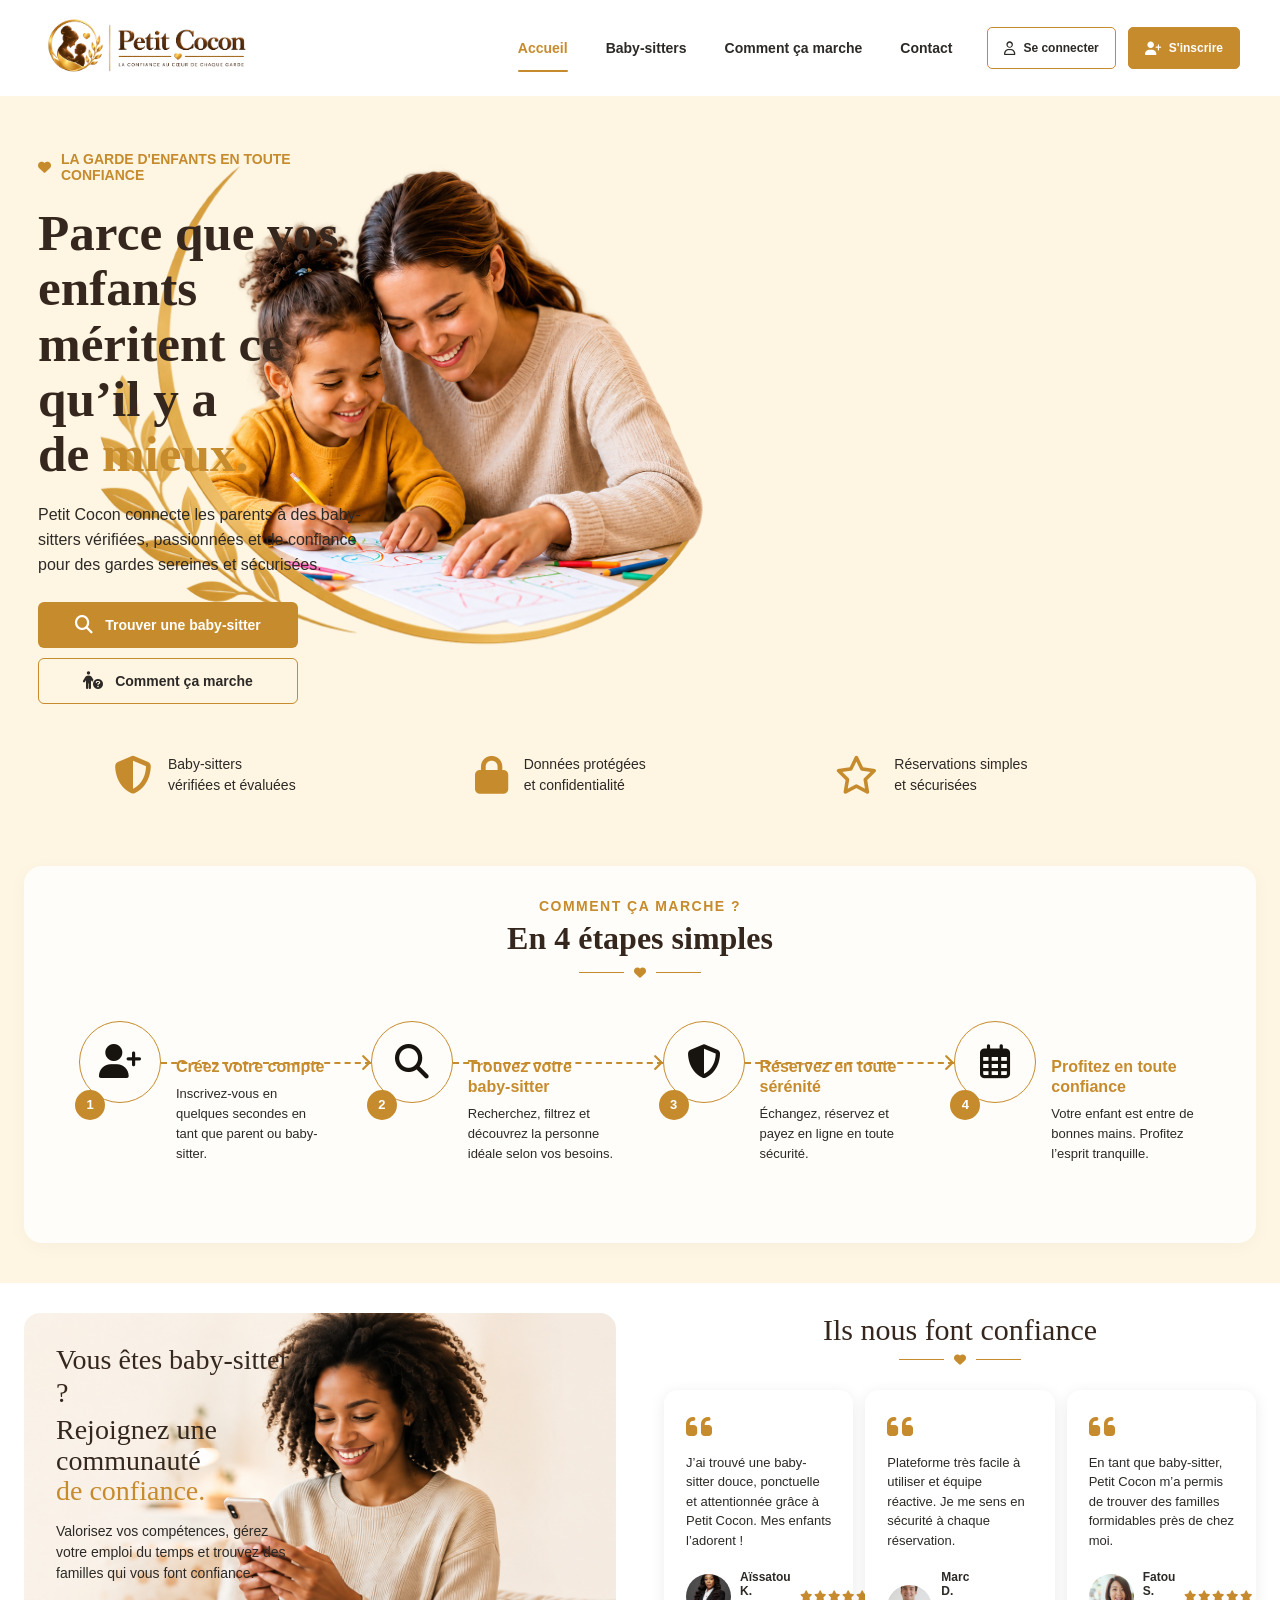
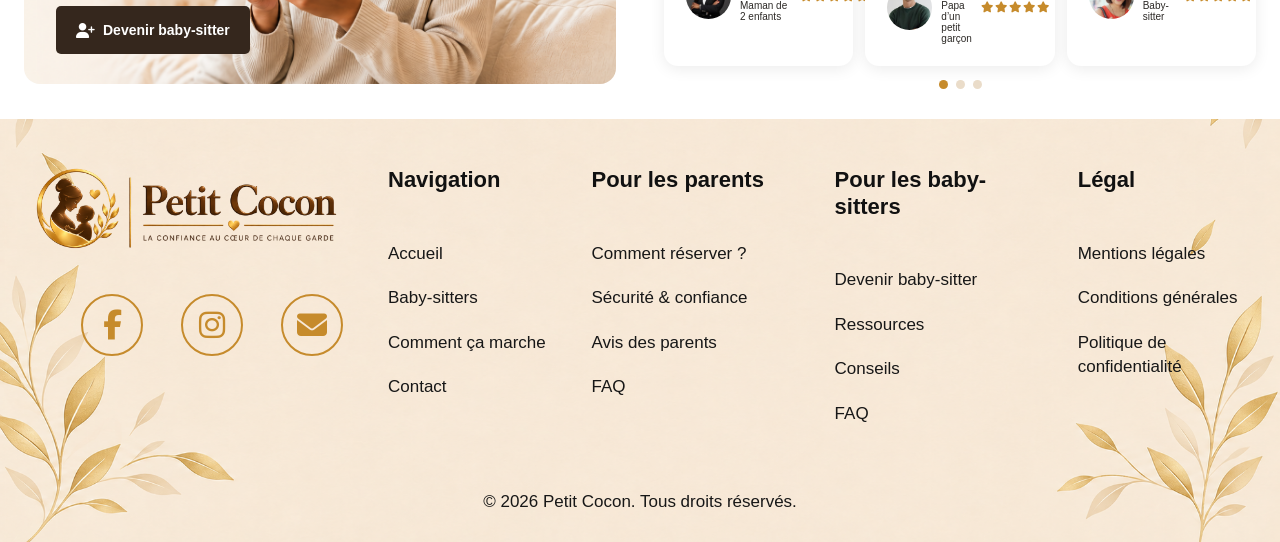
==== commit 17892834: "Modification du hero. L'image" ====
--- a/index.html
+++ b/index.html
@@ -237,12 +237,12 @@
     
             <div class="hero-container">
     
-                <div class="hero-visual" aria-hidden="true">
+                <!-- <div class="hero-visual" aria-hidden="true">
                     <img
                         src="assets/images/hero/hero-main.png"
                         alt=""
                     >
-                </div>
+                </div> -->
     
                 <div class="hero-content">
     
--- a/css/hero.css
+++ b/css/hero.css
@@ -134,14 +134,27 @@
 ========================================== */
 
 .hero-container {
-    position: relative;
+    /* position: relative;
 
     min-height: 520px;
 
     display: flex;
     align-items: center;
 
+    overflow: hidden; */
+
+    position: relative;
+    width: 100%;
+    max-width: 760px;
+    min-height: 230px;
+    /* margin: 0 auto; */
     overflow: hidden;
+
+    background-image: url("../assets/images/hero/hero-main.png");
+    background-repeat: no-repeat;
+    background-size: contain;
+    background-position: right center;
+   
 }
 
 
--- a/css/how-it-works.css
+++ b/css/how-it-works.css
@@ -305,220 +305,10 @@
     }
 
     .step-arrow {
-        font-size: 15px;
-    }
-}
-
-
-/* ==========================================
-   DESKTOP — 4 ÉTAPES HORIZONTALES
-========================================== */
-
-@media (min-width: 801px) {
-
-    .how-it-works {
-        padding: 40px 24px;
-    }
-
-    .how-it-works-container {
-        max-width: 1240px;
-
-        padding: 32px 55px 42px;
-
-        border-radius: 18px;
-    }
-
-    .section-heading {
-        margin-bottom: 42px;
-    }
-
-    .section-eyebrow {
-        font-size: 14px;
-    }
-
-    .section-heading h2 {
-        font-size: 32px;
-    }
-
-    /* ------------------------------------------
-       Grille horizontale
-    ------------------------------------------ */
-
-    .steps {
-        display: grid;
-
-        grid-template-columns: repeat(4, 1fr);
-
-        gap: 45px;
-    }
-
-    /* Suppression de la ligne verticale mobile */
-    .steps::before {
-        display: none;
-    }
-
-    /* ------------------------------------------
-       Chaque étape
-    ------------------------------------------ */
-
-    .step {
-        position: relative;
-
-        display: grid;
-
-        grid-template-columns: 95px 1fr;
-
-        grid-template-rows: 82px auto;
-
-        column-gap: 15px;
-
-        min-height: 180px;
-    }
-
-    /* ------------------------------------------
-       Icône
-    ------------------------------------------ */
-
-    .step-icon {
-        grid-column: 1;
-        grid-row: 1;
-
-        width: 82px;
-        height: 82px;
-    }
-
-    .step-icon i {
-        font-size: 34px;
-    }
-
-    /* ------------------------------------------
-       Numéro
-    ------------------------------------------ */
-
-    .step-number {
-        position: absolute;
-
-        top: 69px;
-        left: -4px;
-
-        width: 30px;
-        height: 30px;
-
-        z-index: 3;
-    }
-
-    /* ------------------------------------------
-       Texte
-    ------------------------------------------ */
-
-    .step-content {
-        grid-column: 2;
-        grid-row: 1 / 3;
-
-        align-self: center;
-    }
-
-    .step-content h3 {
-        margin-bottom: 7px;
-
-        font-size: 16px;
-    }
-
-    .step-content p {
-        font-size: 13px;
-        line-height: 1.55;
-    }
-
-    /* ------------------------------------------
-       Flèche entre les étapes
-    ------------------------------------------ */
-
-    .step-arrow {
-        position: absolute;
-
-        top: 39px;
-        right: -30px;
-
-        color: var(--primary);
-
-        font-size: 17px;
-    }
-
-    /* Ligne pointillée vers l'étape suivante */
-    .step:not(:last-child)::after {
-        content: "";
-
-        position: absolute;
-
-        top: 40px;
-        left: 92px;
-        right: -32px;
-
-        border-top: 2px dashed var(--primary);
-
-        z-index: 0;
-    }
-
-    .step-arrow {
-        z-index: 2;
-    }
-}
-
-
-/* ==========================================
-   TABLETTE
-========================================== */
-
-/* @media (min-width: 801px) and (max-width: 1050px) {
-
-    .how-it-works-container {
-        padding-inline: 28px;
-    }
-
-    .steps {
-        gap: 22px;
-    }
-
-    .step {
-        grid-template-columns: 65px 1fr;
-
-        column-gap: 10px;
-    }
-
-    .step-icon {
-        width: 65px;
-        height: 65px;
-    }
-
-    .step-icon i {
-        font-size: 28px;
-    }
-
-    .step-number {
-        top: 53px;
-        left: -4px;
-
-        width: 27px;
-        height: 27px;
-    }
-
-    .step-content h3 {
-        font-size: 14px;
-    }
-
-    .step-content p {
-        font-size: 11px;
-    }
-
-    .step-arrow {
-        right: -18px;
-    }
-
-    .step:not(:last-child)::after {
-        left: 72px;
-        right: -20px;
-    }
-} */
+         display: none;
+    }
+}
+
 
 /* ==========================================
    TABLETTE — 801px à 1050px
@@ -657,24 +447,237 @@
 
 
     /* ------------------------------------------
-       FLÈCHES / LIGNES
+       FLÈCHES
     ------------------------------------------ */
 
-    .step-arrow {
+     .step-arrow {
+        position: absolute;
+
+        top: 27px;
+        right: -77px;
+
+        display: flex;
+
+        align-items: center;
+        justify-content: center;
+
+        color: var(--primary);
+
+        font-size: 17px;
+
+        z-index: 3;
+    }
+
+    /* Pas de flèche après la dernière étape */
+
+     .step:last-child .step-arrow {
         display: none;
     }
+
+    /* ==========================================
+       LIGNE ENTRE LES ÉTAPES
+    ========================================== */
 
     .step:not(:last-child)::after {
         content: "";
 
         position: absolute;
 
-        top: 34px;
-        left: calc(50% + 38px);
-        right: -25px;
+        top: 35px;
+
+        left: 125px;
+        right: -85px;
 
         border-top: 2px dashed var(--primary);
 
         z-index: 0;
     }
+}
+
+
+/* ==========================================
+   DESKTOP — 1051px ET +
+========================================== */
+
+@media (min-width: 1051px) {
+
+    .how-it-works {
+        width: 100%;
+        padding: 40px 24px;
+    }
+
+    .how-it-works-container {
+        width: 100%;
+        max-width: none;
+
+        margin: 0 auto;
+
+        padding: 32px 55px 42px;
+
+        border-radius: 18px;
+    }
+
+
+    /* ==========================================
+       TITRE
+    ========================================== */
+
+    .section-heading {
+        margin-bottom: 42px;
+    }
+
+    .section-eyebrow {
+        font-size: 14px;
+    }
+
+    .section-heading h2 {
+        font-size: 32px;
+    }
+
+
+    /* ==========================================
+       LES 4 ÉTAPES
+    ========================================== */
+
+    .steps {
+        display: grid;
+
+        grid-template-columns: repeat(4, minmax(0, 1fr));
+
+        gap: 45px;
+    }
+
+    .steps::before {
+        display: none;
+    }
+
+
+    /* ==========================================
+       ÉTAPE
+    ========================================== */
+
+    .step {
+        position: relative;
+
+        display: grid;
+
+        grid-template-columns: 82px 1fr;
+
+        grid-template-rows: 82px auto;
+
+        column-gap: 15px;
+
+        min-height: 180px;
+    }
+
+
+    /* ==========================================
+       ICÔNE
+    ========================================== */
+
+    .step-icon {
+        grid-column: 1;
+        grid-row: 1;
+
+        width: 82px;
+        height: 82px;
+
+        position: relative;
+        z-index: 2;
+    }
+
+    .step-icon i {
+        font-size: 34px;
+    }
+
+
+    /* ==========================================
+       NUMÉRO
+    ========================================== */
+
+    .step-number {
+        position: absolute;
+
+        top: 69px;
+        left: -4px;
+
+        width: 30px;
+        height: 30px;
+
+        z-index: 4;
+    }
+
+
+    /* ==========================================
+       TEXTE
+    ========================================== */
+
+    .step-content {
+        grid-column: 2;
+        grid-row: 1 / 3;
+
+        align-self: center;
+    }
+
+    .step-content h3 {
+        margin: 0 0 7px;
+
+        font-size: 16px;
+        line-height: 1.25;
+    }
+
+    .step-content p {
+        font-size: 13px;
+        line-height: 1.55;
+    }
+
+
+    /* ==========================================
+       LIGNE ENTRE LES ÉTAPES
+    ========================================== */
+
+    .step:not(:last-child)::after {
+        content: "";
+
+        position: absolute;
+
+        top: 41px;
+
+        left: 82px;
+        right: -45px;
+
+        border-top: 2px dashed var(--primary);
+
+        z-index: 0;
+    }
+
+
+    /* ==========================================
+       FLÈCHE
+    ========================================== */
+
+    .step-arrow {
+        position: absolute;
+
+        top: 33px;
+        right: -45px;
+
+        display: flex;
+
+        align-items: center;
+        justify-content: center;
+
+        color: var(--primary);
+
+        font-size: 17px;
+
+        z-index: 3;
+    }
+
+
+    /* Pas de flèche après la dernière étape */
+
+    .step:last-child .step-arrow {
+        display: none;
+    }
 }
--- a/css/babysitter.css
+++ b/css/babysitter.css
@@ -8,26 +8,6 @@
     padding: 20px 18px;
 
 }
-
-/* .babysitter-container {
-    position: relative;
-
-    width: 100%;
-
-    max-width: 760px;
-
-    min-height: 230px;
-
-    margin: 0 auto;
-
-    overflow: hidden;   
-
-    border-radius: 16px;
-
-    background-color: #f8eee1;
-
-    background-image: url("../assets/images/decorations/footer-bg.png");
-} */
 
 .babysitter-container {
     position: relative;
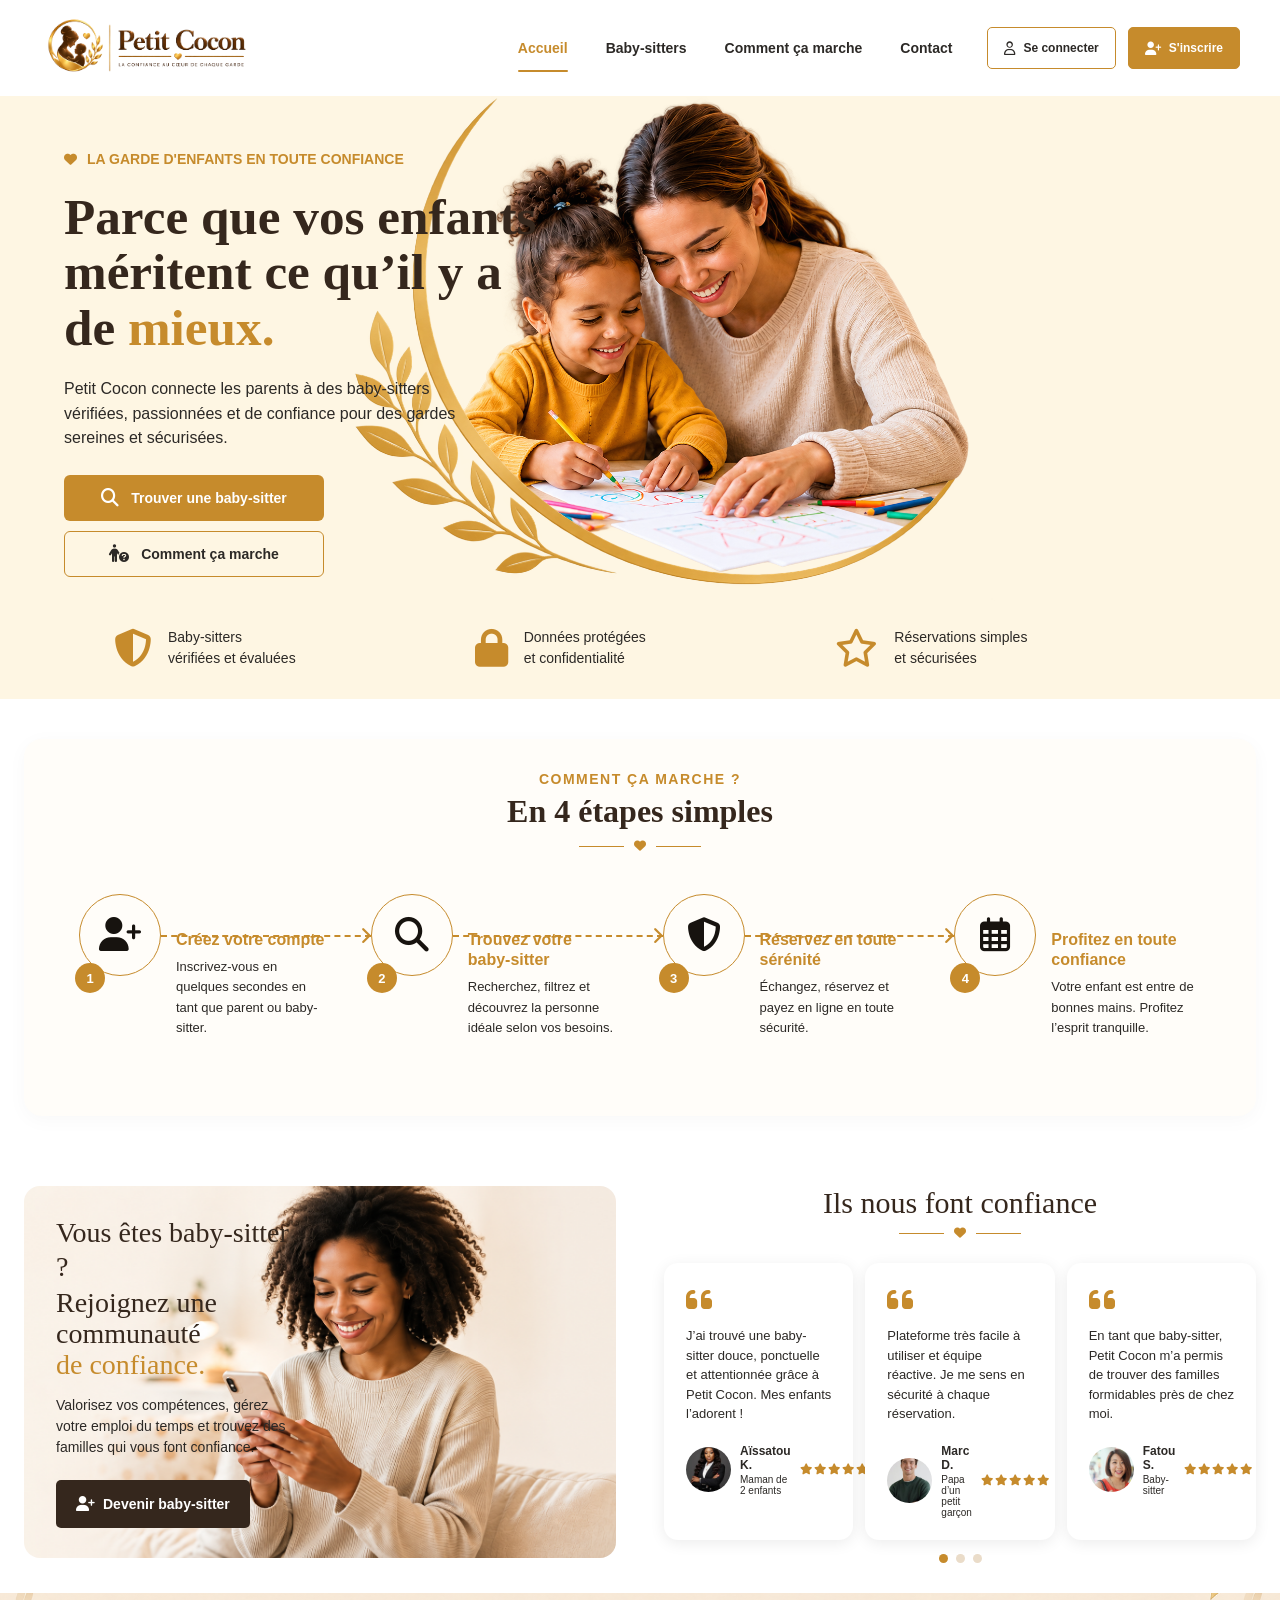
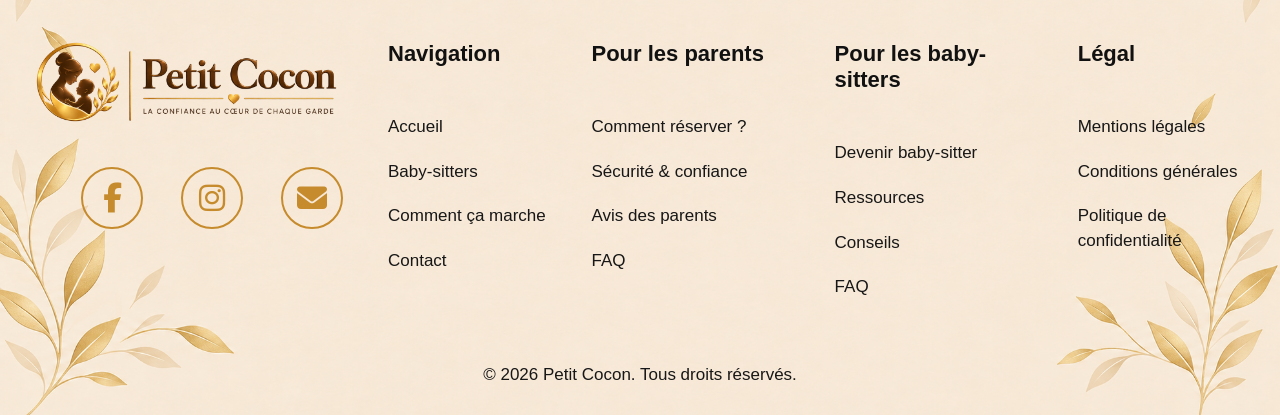
==== commit ae18b0ea: "J'ai enfin trouver comment manipuler l'image du backgruond" ====
--- a/index.html
+++ b/index.html
@@ -323,6 +323,7 @@
     
             </div>
     
+        </section>
     
             <!-- ==========================================
                  COMMENT ÇA MARCHE
--- a/css/hero.css
+++ b/css/hero.css
@@ -121,7 +121,7 @@
 ========================================== */
 
 .hero {
-    position: relative;
+    /* position: relative; */
 
     width: 100%;
 
@@ -143,17 +143,17 @@
 
     overflow: hidden; */
 
-    position: relative;
+    /* position: relative;
     width: 100%;
     max-width: 760px;
-    min-height: 230px;
+    min-height: 230px; */
     /* margin: 0 auto; */
-    overflow: hidden;
+    /* overflow: hidden; */
 
     background-image: url("../assets/images/hero/hero-main.png");
-    background-repeat: no-repeat;
+    /* background-repeat: no-repeat;
     background-size: contain;
-    background-position: right center;
+    background-position: right center; */
    
 }
 
@@ -287,7 +287,7 @@
    VISUEL
 ========================================== */
 
-.hero-visual {
+/* .hero-visual {
     position: absolute;
 
     top: 0;
@@ -297,15 +297,15 @@
     height: 100%;
 
     z-index: 1;
-}
-
-.hero-visual img {
+} */
+
+/* .hero-visual img {
     width: 100%;
     height: 100%;
 
     object-fit: cover;
     object-position: center;
-}
+} */
 
 
 /* ==========================================
@@ -358,9 +358,10 @@
 @media (max-width: 800px) {
 
     .hero-container {
-        min-height: auto;
-
-        display: block;
+        background-size: contain;
+        background-position: right center;
+        background-repeat: no-repeat;
+    
     }
 
     .hero-content {
@@ -415,7 +416,7 @@
         font-size: 16px;
     }
 
-    .hero-visual {
+    /* .hero-visual {
         width: 55%;
         height: 100%;
 
@@ -424,7 +425,7 @@
 
     .hero-visual img {
         object-fit: cover;
-    }
+    } */
 
     .hero-trust {
         margin: 0;
@@ -454,4 +455,70 @@
         font-size: 9px;
         line-height: 1.35;
     }
+}
+
+/* ==========================================
+   DESKTOP — BABY-SITTER + TÉMOIGNAGES
+========================================== */
+
+@media (min-width: 1051px) {
+
+    /* .babysitter-section {
+        padding: 30px 24px;
+    }
+
+    .babysitter-container {
+        max-width: 1240px;
+        min-height: 310px;
+
+        display: grid;
+        grid-template-columns: 47% 53%;
+
+        margin: 0 auto;
+
+        background-color: #f8eee1;
+        border-radius: 16px;
+    } */
+
+
+     /* position: relative;
+
+    min-height: 520px;
+
+    display: flex;
+    align-items: center;
+
+    overflow: hidden; */
+
+    /* position: relative;
+    width: 100%;
+    max-width: 760px;
+    min-height: 230px; */
+    /* margin: 0 auto; */
+    /* overflow: hidden; */
+
+    /* background-image: url("../assets/images/hero/hero-main.png"); */
+    /* background-repeat: no-repeat;
+    background-size: contain;
+    background-position: right center; */
+
+
+    .hero-container {
+        background-size: contain;
+        background-position: center;
+        background-repeat: no-repeat;
+    }
+}
+
+/* ==========================================
+   TABLETTE
+========================================== */
+
+@media (max-width: 1050px) {
+
+    .hero-container {
+        background-size: contain;
+        background-position: 135% 70%;
+        background-repeat: no-repeat;
+    }
 }
--- a/css/babysitter.css
+++ b/css/babysitter.css
@@ -117,7 +117,7 @@
    VISUEL
 ========================================== */
 
-.babysitter-visual {
+/* .babysitter-visual {
     position: absolute;
 
     top: 0;
@@ -127,17 +127,17 @@
     width: 55%;
 
     height: 100%;
-}
-
-.babysitter-visual img {
+} */
+
+/* .babysitter-visual img {
     width: 100%;
     height: 100%;
 
     object-fit: cover; 
     object-position: 100% center;
-    /* background-size: cover;
-    background-position:  center; */
-}
+    background-size: cover;
+    background-position:  center;
+} */
 
 
 /* ==========================================
@@ -190,9 +190,9 @@
         font-size: 9px;
     }
 
-    .babysitter-visual {
+    /* .babysitter-visual {
         width: 52%;
-    }
+    } */
 
     /* .babysitter-visual img {
          object-fit: cover; 
@@ -276,7 +276,7 @@
        VISUEL
     ------------------------------------------ */
 
-    .babysitter-visual {
+    /* .babysitter-visual {
         position: relative;
 
         width: 100%;
@@ -289,5 +289,5 @@
 
         object-fit: cover;
         object-position: center;
-    }
+    } */
 }
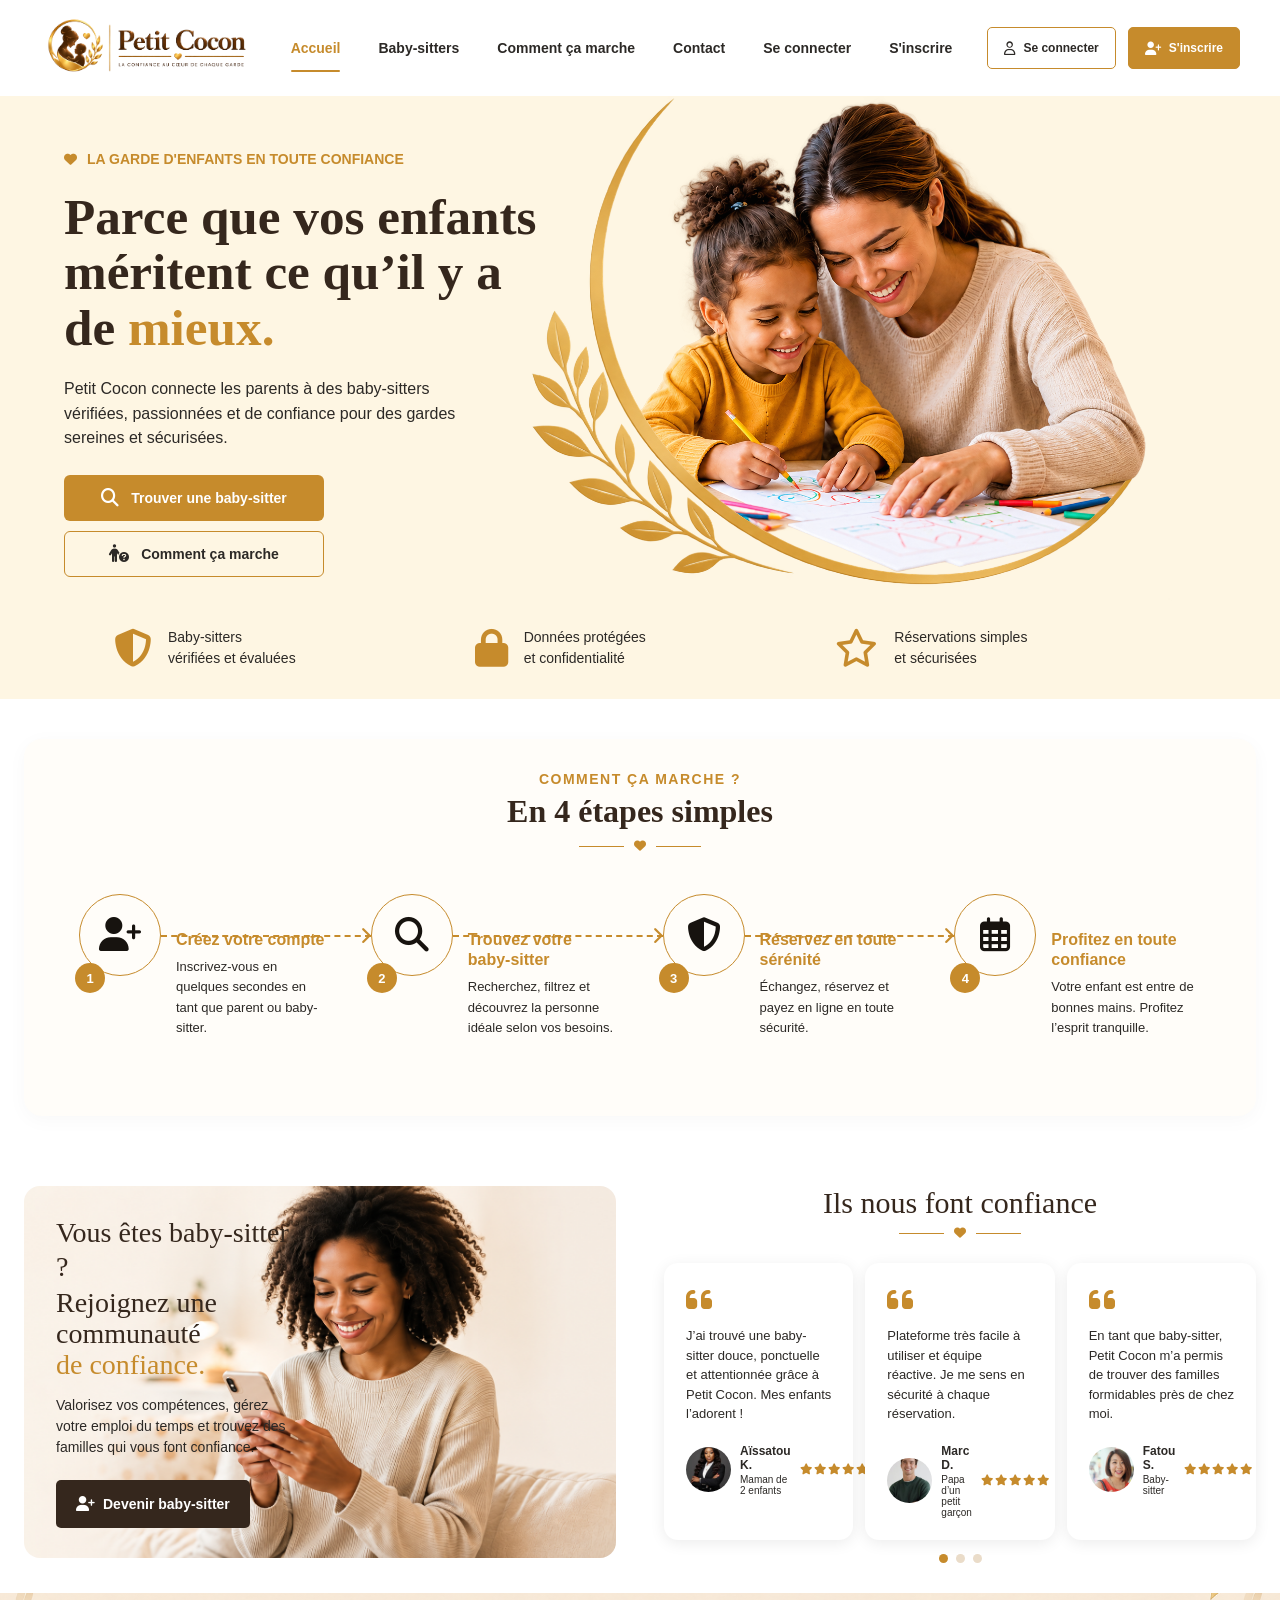
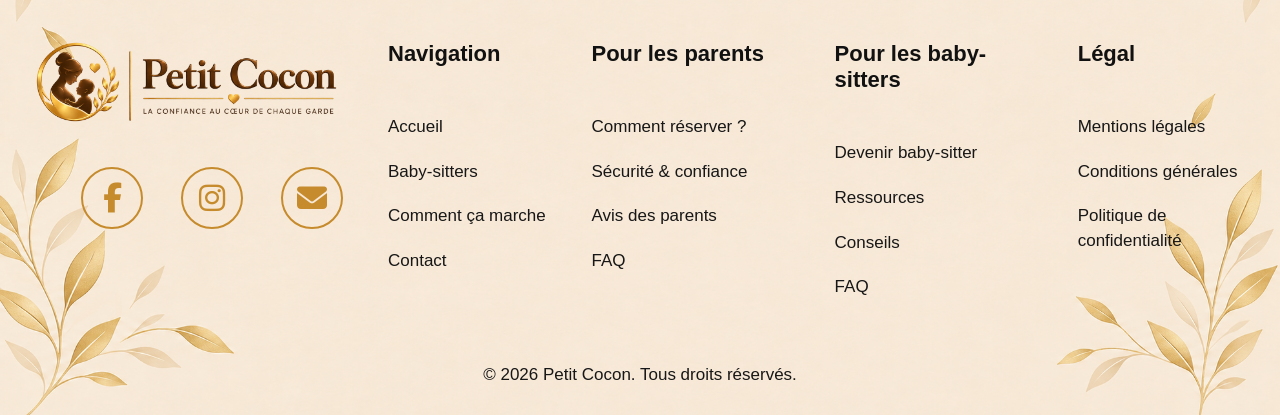
==== commit 28dd7278: "TOutes les autres pages sont faites, leur header et footer" ====
--- a/index.html
+++ b/index.html
@@ -12,7 +12,7 @@
 
     <!-- Adaptation aux écrans mobiles -->
     <meta name="viewport" content="width=device-width, initial-scale=1.0">
-
+ 
     <!-- Titre SEO -->
     <title>Petit Cocon - La confiance au cœur de chaque garde</title>
 
@@ -152,6 +152,18 @@
                         </a>
                     </li>
 
+                    <li>
+                        <a href="/pages/connexion.html">
+                            Se connecter
+                        </a>
+                    </li>
+                    
+                    <li>
+                        <a href="/pages/inscription.html">
+                            S'inscrire
+                        </a>
+                    </li>
+
                 </ul>
 
             </nav>
@@ -698,7 +710,6 @@
 
     <!-- ==========================================
          FOOTER
-         Sera réalisé plus tard.
     =========================================== -->
 
     <footer class="site-footer">
--- a/css/hero.css
+++ b/css/hero.css
@@ -1,121 +1,3 @@
-/* =========================================================
-   HERO — Background uniquement
-   ========================================================= */
-
-/* .hero {
-    width: 100%;
-    height: 980px; */
-
-    /*
-     * L'image contient déjà toute la composition du Hero.
-     * On conserve donc ses proportions.
-     */
-    /* aspect-ratio: 1678 / 937;
-
-    background-image: url("../assets/images/hero/hero-main.png");
-    background-repeat: no-repeat;
-    background-position: center top;
-    background-size: 100% auto;
-} */
-
-
-/* =========================================================
-   TABLETTE
-   ========================================================= */
-
-/* @media (max-width: 1050px) {
-
-    .hero {
-        background-size: 100% auto;
-    }
-} */
-
-
-/* =========================================================
-   MOBILE
-   ========================================================= */
-
-/* @media (max-width: 800px) {
-
-    .hero { */
-        /*
-         * Pour le moment, on conserve toute l'image
-         * afin d'observer son comportement réel.
-         */
-        /* background-size: auto 100%;
-        background-position: right top;
-        height: 270px;
-    }
-} */
-
-/* =========================================================
-   HERO — Background uniquement qui est bon en haut
-   ========================================================= */
-
-
-/* ==========================================
-   HERO
-========================================== */
-
-/* .hero {
-    width: 100%;
-
-    aspect-ratio: 1678 / 937;
-
-    background-image: url("../assets/images/hero/hero-main.png");
-    background-repeat: no-repeat;
-    background-position: center top;
-    background-size: 100% auto;
-} */
-
-
-/* ==========================================
-   TABLETTE
-========================================== */
-
-/* @media (max-width: 1050px) {
-
-    .hero {
-        background-size: 100% auto;
-        background-position: center top;
-    }
-} */
-
-
-/* ==========================================
-   MOBILE
-========================================== */
-
-/* @media (max-width: 800px) {
-
-    .hero { */
-        /*
-         * La maquette mobile montre une composition
-         * plus verticale et légèrement recadrée.
-         */
-        /* aspect-ratio: 836 / 520;
-
-        background-size: auto 100%;
-        background-position: right top;
-    }
-} */
-
-
-/* ==========================================
-   PETITS MOBILES
-========================================== */
-
-/* @media (max-width: 480px) {
-
-    .hero {
-        aspect-ratio: 836 / 520;
-
-        background-size: auto 100%;
-        background-position: right top;
-    }
-} */
-
-
 /* ==========================================
    HERO
 ========================================== */
@@ -126,35 +8,6 @@
     width: 100%;
 
     background-color: #FEF6E3;
-}
-
-
-/* ==========================================
-   CONTENEUR PRINCIPAL
-========================================== */
-
-.hero-container {
-    /* position: relative;
-
-    min-height: 520px;
-
-    display: flex;
-    align-items: center;
-
-    overflow: hidden; */
-
-    /* position: relative;
-    width: 100%;
-    max-width: 760px;
-    min-height: 230px; */
-    /* margin: 0 auto; */
-    /* overflow: hidden; */
-
-    background-image: url("../assets/images/hero/hero-main.png");
-    /* background-repeat: no-repeat;
-    background-size: contain;
-    background-position: right center; */
-   
 }
 
 
@@ -282,32 +135,6 @@
     color: var(--text);
 }
 
-
-/* ==========================================
-   VISUEL
-========================================== */
-
-/* .hero-visual {
-    position: absolute;
-
-    top: 0;
-    right: 0;
-
-    width: 55%;
-    height: 100%;
-
-    z-index: 1;
-} */
-
-/* .hero-visual img {
-    width: 100%;
-    height: 100%;
-
-    object-fit: cover;
-    object-position: center;
-} */
-
-
 /* ==========================================
    GARANTIES
 ========================================== */
@@ -350,6 +177,33 @@
     line-height: 1.5;
 }
 
+/* ==========================================
+   DESKTOP — BABY-SITTER + TÉMOIGNAGES
+========================================== */
+
+@media (min-width: 1051px) {
+
+    .hero-container {
+        background-image: url("../assets/images/hero/hero-main.png");
+        background-size: contain;
+        background-position: 85% 70%;
+        background-repeat: no-repeat;
+    }
+}
+
+/* ==========================================
+   TABLETTE
+========================================== */
+
+@media (max-width: 1050px) {
+
+    .hero-container {
+        background-image: url("../assets/images/hero/hero-main.png");
+        background-size: 77%;
+        background-position: 135% 70%;
+        background-repeat: no-repeat;
+    }
+}
 
 /* ==========================================
    MOBILE
@@ -357,29 +211,68 @@
 
 @media (max-width: 800px) {
 
+    .hero {
+        position: relative;
+
+        background-color: #FEF6E3;
+
+        /* Ton image de background */
+        background-image: url("../assets/images/hero/hero-main.png");
+        background-repeat: no-repeat;
+
+        /* On garde l'image entière en hauteur */
+        background-size: auto 430px;
+        /* background-position: right top; */
+        background-position: 50% 20%;
+    }
+
+    /* Voile pour rendre le texte lisible */
+    .hero::before {
+        content: "";
+
+        position: absolute;
+        inset: 0;
+
+        background:
+            linear-gradient(
+                90deg,
+                rgba(254, 246, 227, 0.98) 0%,
+                rgba(254, 246, 227, 0.88) 35%,
+                rgba(254, 246, 227, 0.35) 65%,
+                rgba(254, 246, 227, 0) 100%
+            );
+
+        z-index: 0;
+        pointer-events: none;
+    }
+
     .hero-container {
-        background-size: contain;
-        background-position: right center;
-        background-repeat: no-repeat;
-    
+
+        background-image: none;
+        position: relative;
+        z-index: 1;
+
+        min-height: 430px;
+
+        display: flex;
+        align-items: flex-start;
+
+        overflow: hidden;
     }
 
     .hero-content {
-        width: 58%;
-
-        padding: 32px 0 25px 18px;
+        position: relative;
+        z-index: 2;
+
+        width: 62%;
+
+        padding: 32px 0 20px 18px;
     }
 
     .hero-eyebrow {
-        gap: 7px;
-
         margin-bottom: 14px;
 
         font-size: 9px;
-    }
-
-    .hero-eyebrow i {
-        font-size: 10px;
     }
 
     .hero h1 {
@@ -390,16 +283,17 @@
     }
 
     .hero-description {
-        max-width: 245px;
+        max-width: 220px;
 
         margin-bottom: 18px;
 
-        font-size: 12px;
+        font-size: 11px;
         line-height: 1.5;
     }
 
     .hero-actions {
-        max-width: 258px;
+        width: 100%;
+        max-width: 237px;
 
         gap: 8px;
     }
@@ -409,116 +303,49 @@
 
         padding: 0 12px;
 
-        font-size: 12px;
+        font-size: 11px;
     }
 
     .hero-btn i {
-        font-size: 16px;
-    }
-
-    /* .hero-visual {
-        width: 55%;
-        height: 100%;
-
-        right: -2%;
-    }
-
-    .hero-visual img {
-        object-fit: cover;
-    } */
-
+        font-size: 15px;
+    }
+
+    /* Les éléments de confiance restent bien séparés */
     .hero-trust {
+        position: relative;
+        z-index: 2;
+
         margin: 0;
 
-        padding: 18px 18px 28px;
-
+        padding: 20px 18px 28px;
+
+        background-color: rgba(254, 246, 227, 0.92);
+
+        display: grid;
         grid-template-columns: repeat(3, 1fr);
 
-        gap: 10px;
+        gap: 8px;
     }
 
     .hero-trust-item {
         flex-direction: column;
 
-        justify-content: flex-start;
-
         gap: 7px;
 
         text-align: center;
     }
 
     .hero-trust-item i {
-        font-size: 30px;
+        font-size: 28px;
     }
 
     .hero-trust-item span {
         font-size: 9px;
         line-height: 1.35;
     }
-}
-
-/* ==========================================
-   DESKTOP — BABY-SITTER + TÉMOIGNAGES
-========================================== */
-
-@media (min-width: 1051px) {
-
-    /* .babysitter-section {
-        padding: 30px 24px;
-    }
-
-    .babysitter-container {
-        max-width: 1240px;
-        min-height: 310px;
-
-        display: grid;
-        grid-template-columns: 47% 53%;
-
-        margin: 0 auto;
-
-        background-color: #f8eee1;
-        border-radius: 16px;
-    } */
-
-
-     /* position: relative;
-
-    min-height: 520px;
-
-    display: flex;
-    align-items: center;
-
-    overflow: hidden; */
-
-    /* position: relative;
-    width: 100%;
-    max-width: 760px;
-    min-height: 230px; */
-    /* margin: 0 auto; */
-    /* overflow: hidden; */
-
-    /* background-image: url("../assets/images/hero/hero-main.png"); */
-    /* background-repeat: no-repeat;
-    background-size: contain;
-    background-position: right center; */
-
-
-    .hero-container {
-        background-size: contain;
-        background-position: center;
-        background-repeat: no-repeat;
-    }
-}
-
-/* ==========================================
-   TABLETTE
-========================================== */
-
-@media (max-width: 1050px) {
-
-    .hero-container {
-        background-size: contain;
-        background-position: 135% 70%;
-        background-repeat: no-repeat;
+
+    /* On n'affiche plus l'ancien bloc image */
+    .hero-visual {
+        display: none;
     }
 }
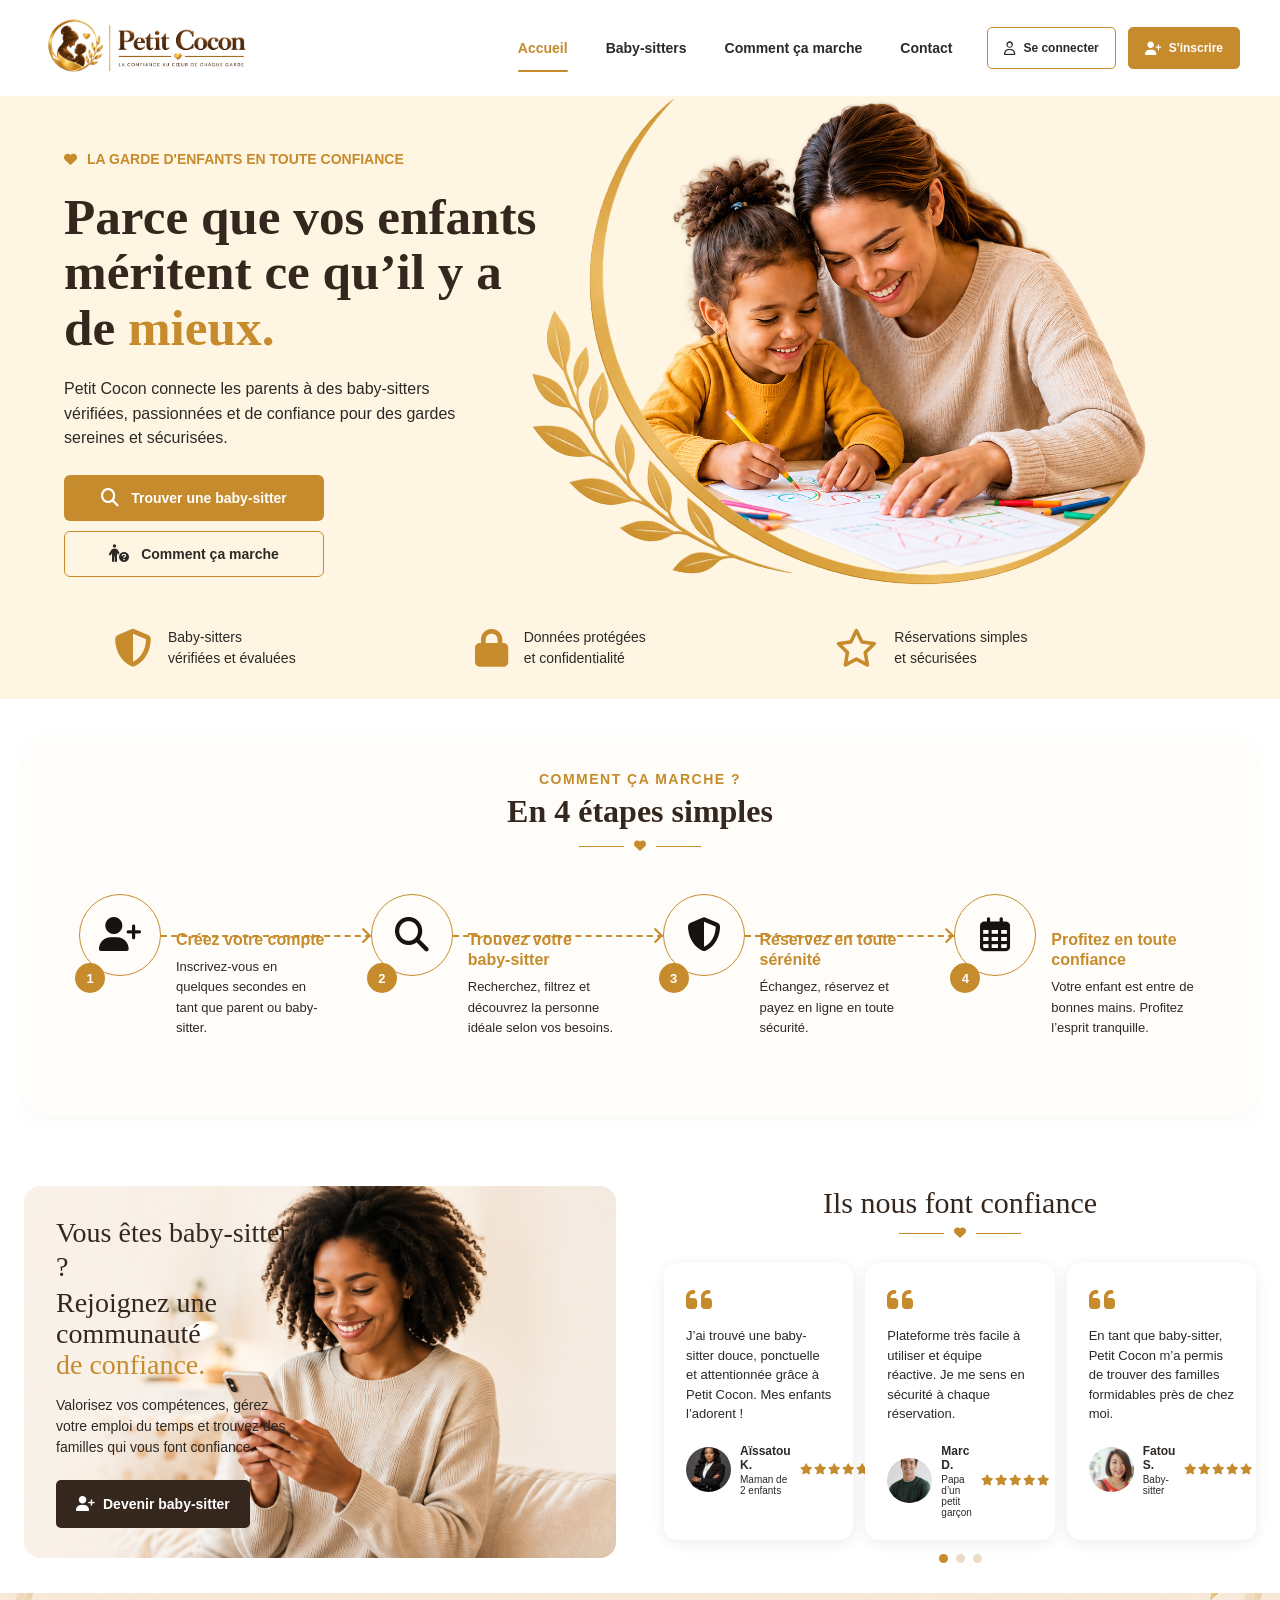
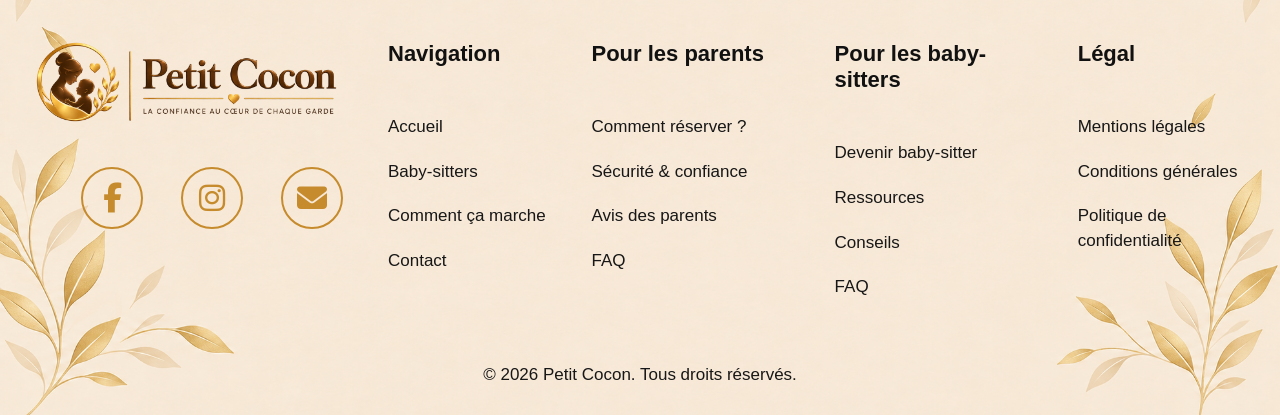
==== commit 14e67edc: "Présentation des deux pages faites" ====
--- a/index.html
+++ b/index.html
@@ -68,6 +68,8 @@
     <link rel="stylesheet" href="css/testimonials.css">
 
     <link rel="stylesheet" href="css/footer.css">
+
+    <link rel="stylesheet" href="css/register-modal.css">
 
 </head>
 
@@ -152,18 +154,6 @@
                         </a>
                     </li>
 
-                    <li>
-                        <a href="/pages/connexion.html">
-                            Se connecter
-                        </a>
-                    </li>
-                    
-                    <li>
-                        <a href="/pages/inscription.html">
-                            S'inscrire
-                        </a>
-                    </li>
-
                 </ul>
 
             </nav>
@@ -192,7 +182,7 @@
 
 
                 <!-- Inscription -->
-                <a
+                <!-- <a
                     href="pages/inscription.html"
                     class="btn-register"
                 >
@@ -204,7 +194,24 @@
 
                     <span>S'inscrire</span>
 
-                </a>
+                </a> -->
+                <!-- Inscription -->
+                <button
+                    type="button"
+                    class="btn-register"
+                    id="register-modal-open"
+                    aria-haspopup="dialog"
+                    aria-controls="register-modal"
+                >
+                
+                    <i
+                        class="fa-solid fa-user-plus"
+                        aria-hidden="true"
+                    ></i>
+                
+                    <span>S'inscrire</span>
+                
+                </button>
 
             </div>
 
@@ -234,6 +241,88 @@
 
     </header>
 
+            <!-- ==========================================
+             MODAL CHOIX INSCRIPTION
+        ========================================== -->
+        
+        <div
+            class="register-modal"
+            id="register-modal"
+            aria-hidden="true"
+        >
+        
+            <div
+                class="register-modal-overlay"
+                data-modal-close
+            ></div>
+        
+            <div
+                class="register-modal-content"
+                role="dialog"
+                aria-modal="true"
+                aria-labelledby="register-modal-title"
+            >
+        
+                <button
+                    type="button"
+                    class="register-modal-close"
+                    id="register-modal-close"
+                    aria-label="Fermer"
+                >
+                    <i
+                        class="fa-solid fa-xmark"
+                        aria-hidden="true"
+                    ></i>
+                </button>
+        
+                <p class="register-modal-eyebrow">
+                    Créer votre compte
+                </p>
+        
+                <h2 id="register-modal-title">
+                    Vous êtes...
+                </h2>
+        
+                <div class="register-modal-options">
+        
+                    <a
+                        href="pages/inscription-parent.html"
+                        class="register-option"
+                        data-register-type="parent"
+                    >
+                        <i
+                            class="fa-solid fa-people-roof"
+                            aria-hidden="true"
+                        ></i>
+        
+                        <span>
+                            <strong>Parent</strong>
+                            <small>Je recherche une baby-sitter</small>
+                        </span>
+                    </a>
+        
+                    <a
+                        href="pages/inscription-babysitter.html"
+                        class="register-option"
+                        data-register-type="babysitter"
+                    >
+                        <i
+                            class="fa-solid fa-baby"
+                            aria-hidden="true"
+                        ></i>
+        
+                        <span>
+                            <strong>Baby-sitter</strong>
+                            <small>Je souhaite garder des enfants</small>
+                        </span>
+                    </a>
+        
+                </div>
+        
+            </div>
+        
+        </div>
+
     <!-- ==========================================
          CONTENU PRINCIPAL
          Les sections seront ajoutées progressivement.
@@ -710,6 +799,7 @@
 
     <!-- ==========================================
          FOOTER
+         Sera réalisé plus tard.
     =========================================== -->
 
     <footer class="site-footer">
--- a/css/header.css
+++ b/css/header.css
@@ -406,6 +406,18 @@
     }
 
 
+     /* ------------------------------------------
+       Liste mobile
+    ------------------------------------------ */
+
+    .main-nav.is-open ul {
+        flex-direction: column;
+        align-items: stretch;
+
+        gap: 0;
+    }
+
+
     /* Liens mobiles */
 
     .main-nav.is-open a {
@@ -425,6 +437,43 @@
 
 
     /* ------------------------------------------
+       Actions dans le menu mobile
+    ------------------------------------------ */
+
+    .main-nav.is-open ~ .header-actions {
+        position: absolute;
+
+        top: calc(100% + 218px);
+        left: 0;
+        right: 0;
+
+        display: flex;
+        flex-direction: column;
+
+        gap: 10px;
+
+        padding: 0 var(--container-padding) 22px;
+
+        background-color: var(--white);
+
+        z-index: 1001;
+    }
+
+
+    /* Boutons mobile */
+
+    .main-nav.is-open ~ .header-actions .btn-login,
+    .main-nav.is-open ~ .header-actions .btn-register {
+        width: 100%;
+        min-height: 46px;
+
+        justify-content: center;
+
+        font-size: 14px;
+    }
+
+    
+    /* ------------------------------------------
        Hamburger
     ------------------------------------------ */
 
--- a/css/babysitter.css
+++ b/css/babysitter.css
@@ -114,33 +114,6 @@
 
 
 /* ==========================================
-   VISUEL
-========================================== */
-
-/* .babysitter-visual {
-    position: absolute;
-
-    top: 0;
-
-    right: 0;
-
-    width: 55%;
-
-    height: 100%;
-} */
-
-/* .babysitter-visual img {
-    width: 100%;
-    height: 100%;
-
-    object-fit: cover; 
-    object-position: 100% center;
-    background-size: cover;
-    background-position:  center;
-} */
-
-
-/* ==========================================
    MOBILE
 ========================================== */
 
--- a/css/register-modal.css
+++ b/css/register-modal.css
@@ -0,0 +1,173 @@
+/* ==========================================
+   MODAL INSCRIPTION
+========================================== */
+
+.register-modal {
+    position: fixed;
+    inset: 0;
+    z-index: 2000;
+    display: none;
+    align-items: center;
+    justify-content: center;
+    padding: 24px;
+}
+
+.register-modal.is-open {
+    display: flex;
+}
+
+.register-modal-overlay {
+    position: absolute;
+    inset: 0;
+    background-color: rgba(44, 41, 38, 0.55);
+}
+
+.register-modal-content {
+    position: relative;
+    z-index: 1;
+    width: 100%;
+    max-width: 480px;
+    padding: 38px;
+    border-radius: 18px;
+    background-color: #fffdf9;
+    box-shadow: 0 15px 50px rgba(0, 0, 0, 0.15);
+}
+
+.register-modal-close {
+    position: absolute;
+    top: 16px;
+    right: 16px;
+    width: 36px;
+    height: 36px;
+    display: flex;
+    align-items: center;
+    justify-content: center;
+    padding: 0;
+    border: 0;
+    border-radius: 50%;
+    background-color: transparent;
+    color: var(--text);
+    font-size: 18px;
+    cursor: pointer;
+}
+
+.register-modal-close:hover {
+    color: var(--primary);
+}
+
+.register-modal-eyebrow {
+    margin: 0 0 7px;
+    color: var(--primary);
+    font-size: 12px;
+    font-weight: 600;
+    letter-spacing: 1.2px;
+    text-transform: uppercase;
+    text-align: center;
+}
+
+.register-modal-content h2 {
+    margin: 0 0 25px;
+    color: #35271d;
+    font-family: Georgia, "Times New Roman", serif;
+    font-size: 30px;
+    font-weight: 400;
+    text-align: center;
+}
+
+.register-modal-options {
+    display: flex;
+    flex-direction: column;
+    gap: 12px;
+}
+
+.register-option {
+    display: flex;
+    align-items: center;
+    gap: 16px;
+    padding: 17px;
+    border: 1px solid #eadcc9;
+    border-radius: 12px;
+    background-color: var(--white);
+    color: var(--text);
+    text-decoration: none;
+    transition:
+        border-color var(--transition),
+        background-color var(--transition),
+        transform var(--transition);
+}
+
+.register-option:hover {
+    border-color: var(--primary);
+    background-color: #fff8ed;
+    transform: translateY(-2px);
+}
+
+.register-option > i {
+    width: 46px;
+    height: 46px;
+    display: flex;
+    align-items: center;
+    justify-content: center;
+    flex-shrink: 0;
+    border-radius: 50%;
+    background-color: #f8eee1;
+    color: var(--primary);
+    font-size: 20px;
+}
+
+.register-option span {
+    display: flex;
+    flex-direction: column;
+    gap: 4px;
+}
+
+.register-option strong {
+    font-size: 14px;
+}
+
+.register-option small {
+    color: var(--text-light);
+    font-size: 11px;
+}
+
+
+/* ==========================================
+   MOBILE
+========================================== */
+
+@media (max-width: 480px) {
+
+    .register-modal {
+        padding: 18px;
+    }
+
+    .register-modal-content {
+        padding: 32px 20px 24px;
+        border-radius: 16px;
+    }
+
+    .register-modal-content h2 {
+        margin-bottom: 20px;
+        font-size: 26px;
+    }
+
+    .register-option {
+        padding: 14px;
+        gap: 12px;
+    }
+
+    .register-option > i {
+        width: 42px;
+        height: 42px;
+        font-size: 18px;
+    }
+
+    .register-option strong {
+        font-size: 13px;
+    }
+
+    .register-option small {
+        font-size: 10px;
+    }
+
+}
